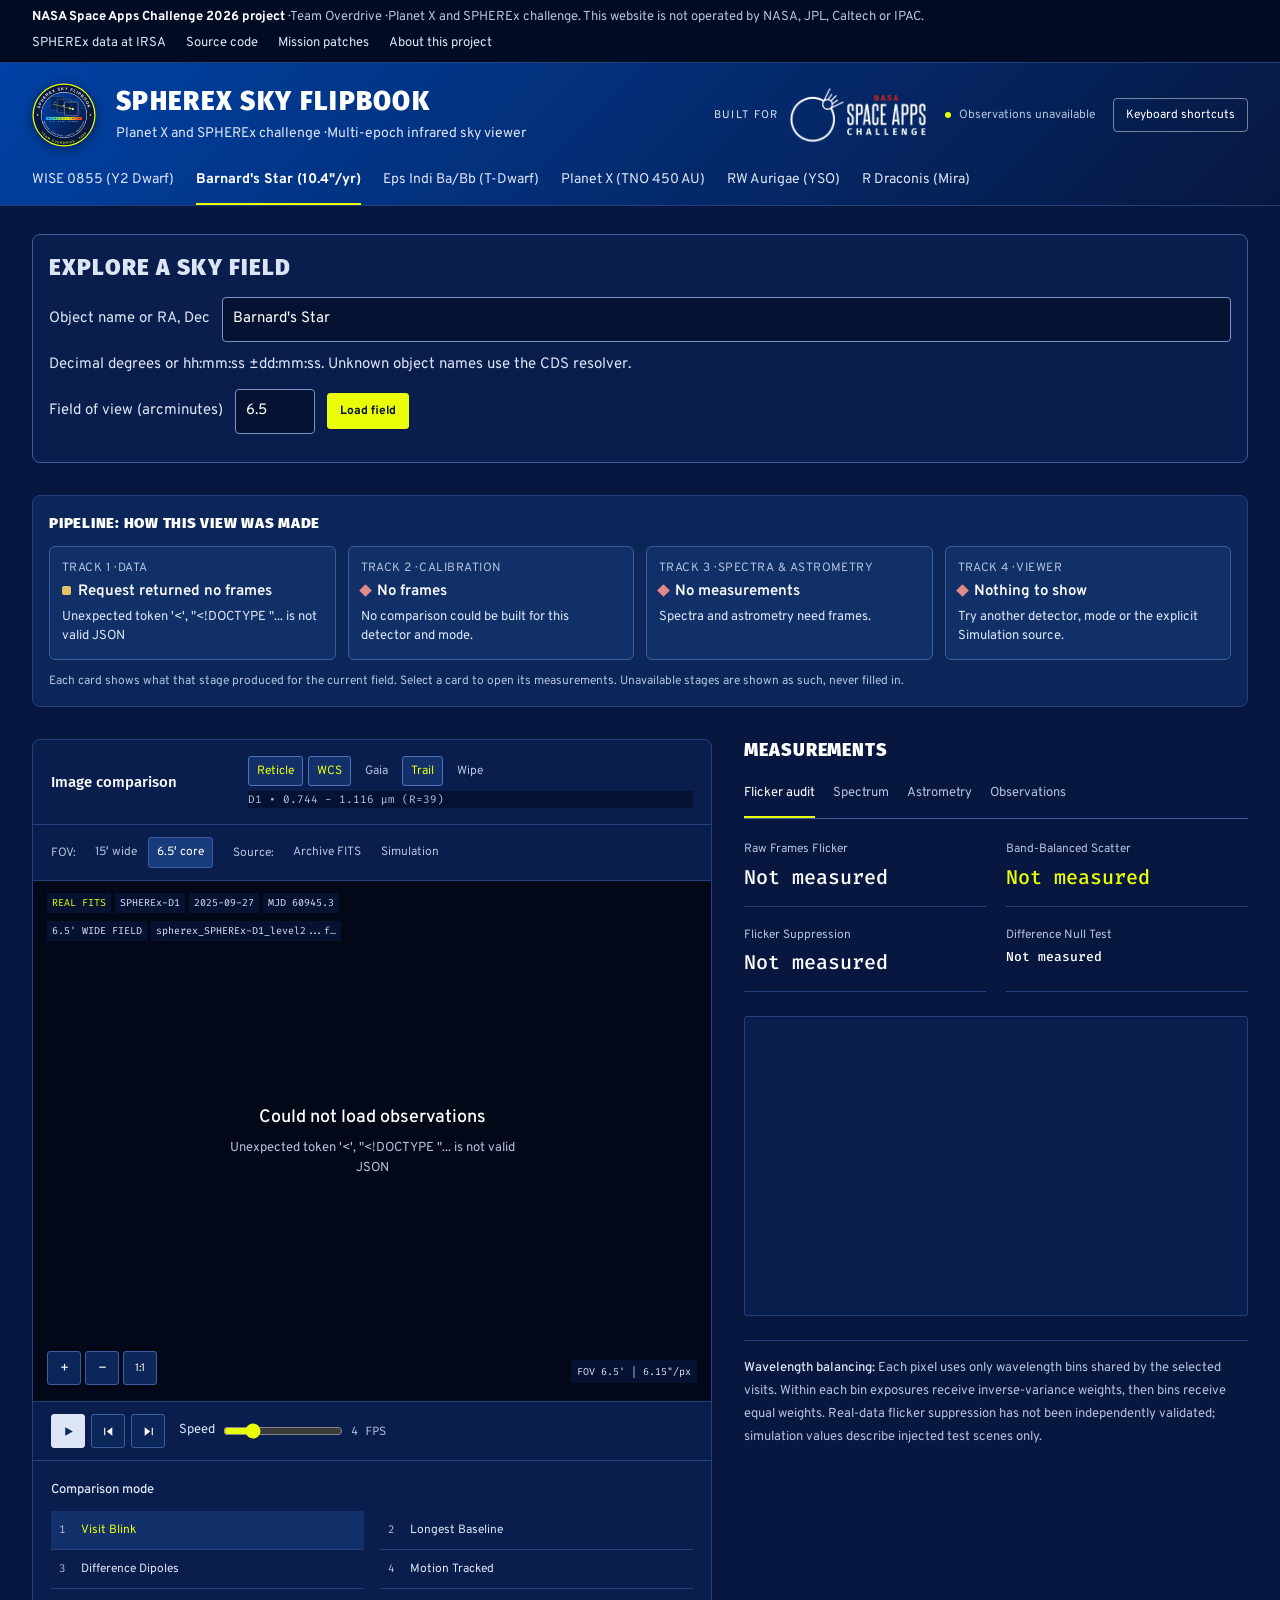
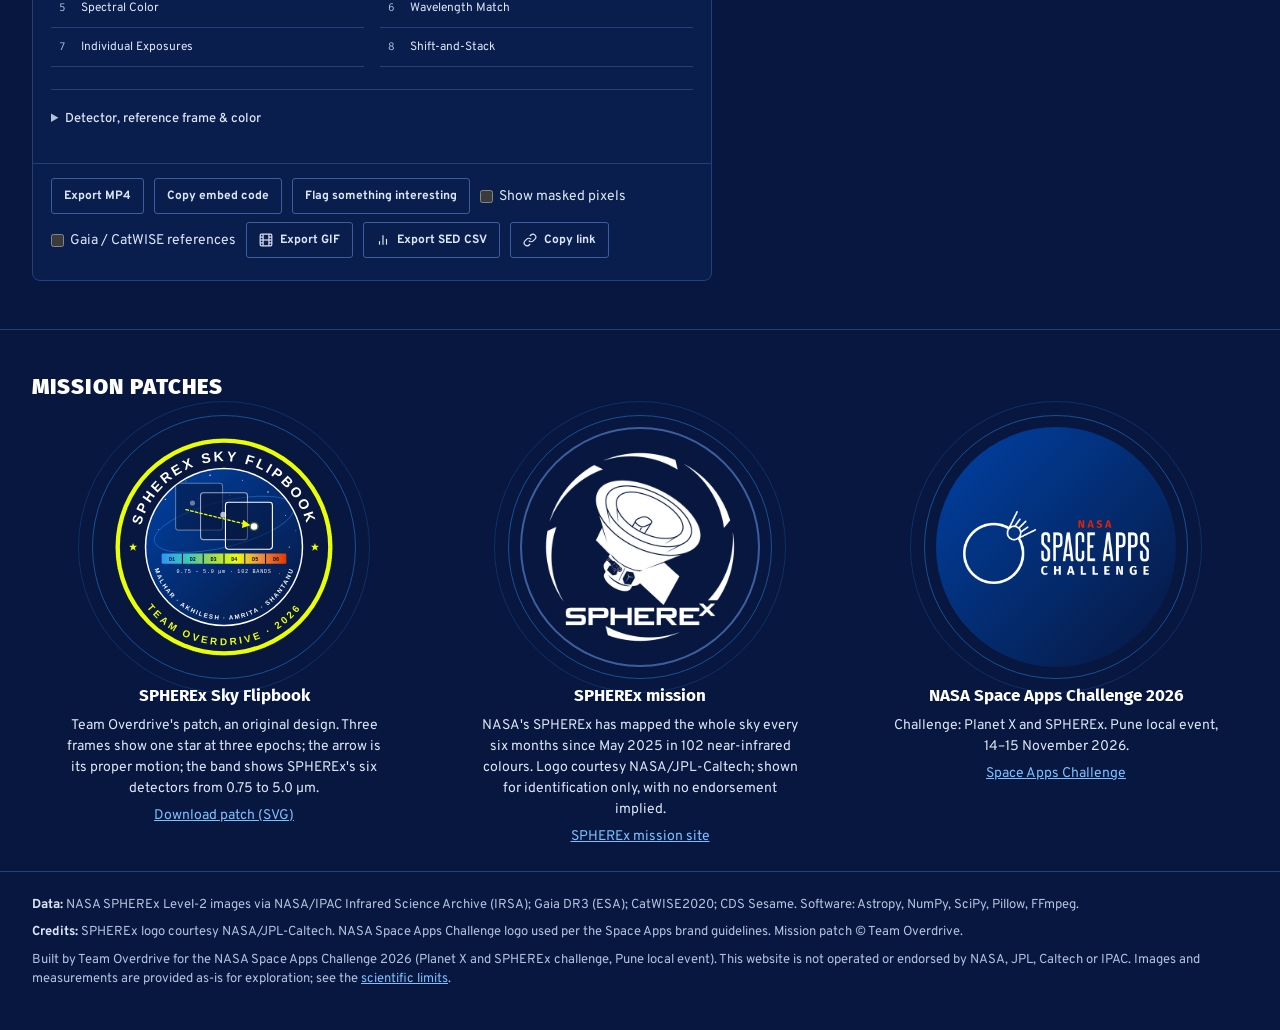
==== frontend/viewer.html @ 9635cca3 "Add landing page at /, move viewer to /viewer.html Landing page in the Space Apps palette with NASA " ====
<!DOCTYPE html>
<html lang="en">
<head>
  <meta charset="UTF-8">
  <meta name="viewport" content="width=device-width, initial-scale=1.0">
  <title>SPHEREx Sky Flipbook</title>
  <meta name="description" content="Team Overdrive's NASA Space Apps Challenge 2026 project: a multi-epoch viewer for SPHEREx infrared sky images.">
  <link rel="icon" type="image/svg+xml" href="assets/mission-patch.svg">
  <link rel="stylesheet" href="css/style.css?v=20261115v">
  <link rel="preconnect" href="https://fonts.googleapis.com">
  <link rel="preconnect" href="https://fonts.gstatic.com" crossorigin>
  <link href="https://fonts.googleapis.com/css2?family=Fira+Sans:wght@700;900&family=Fira+Code:wght@400;500;700&family=Overpass:ital,wght@0,400;0,600;0,700;1,400&display=swap" rel="stylesheet">
</head>
<body>
<a class="skip-link" href="#workbenchHeading">Skip to image workbench</a>

  <!-- Portal utility bar -->
  <div class="portal-bar" role="note">
    <span><strong>NASA Space Apps Challenge 2026 project</strong> · Team Overdrive · Planet X and SPHEREx challenge. This website is not operated by NASA, JPL, Caltech or IPAC.</span>
    <nav aria-label="External resources" class="portal-links">
      <a href="https://irsa.ipac.caltech.edu/Missions/spherex.html" rel="noopener">SPHEREx data at IRSA</a>
      <a href="https://github.com/shantanu-research/spherex-planet-x" rel="noopener">Source code</a>
      <a href="#mission">Mission patches</a>
      <a href="/">About this project</a>
    </nav>
  </div>

  <!-- Top Master Mission HUD Header -->
  <header class="hud-header">
    <div class="brand-section">
      <img class="header-patch" src="assets/mission-patch.svg" width="64" height="64" alt="">
      <div>
        <h1 class="mission-title">SPHEREx Sky Flipbook</h1>
        <div class="mission-subtitle">Planet X and SPHEREx challenge · Multi-epoch infrared sky viewer</div>
      </div>
    </div>

    <!-- Benchmark Target Presets -->
    <div class="benchmark-presets">
      <button class="preset-btn active" data-target="WISE 0855-0714" title="Y2 Dwarf (250 K), -8.16 arcsec/yr PM, peak in D6">
        <span class="preset-dot"></span>WISE 0855 (Y2 Dwarf)
      </button>
      <button class="preset-btn" data-target="Barnard's Star" title="Fastest proper motion star in the sky (10.39 arcsec/yr)">
        <span class="preset-dot"></span>Barnard's Star (10.4"/yr)
      </button>
      <button class="preset-btn" data-target="Epsilon Indi Ba/Bb" title="Binary Brown Dwarf (T1+T6) 400 arcsec south of Eps Ind A">
        <span class="preset-dot"></span>Eps Indi Ba/Bb (T-Dwarf)
      </button>
      <button class="preset-btn" data-target="Planet X Candidate (Sedna-Type TNO)" title="Hypothetical 450 AU planet in distant orbit">
        <span class="preset-dot"></span>Planet X (TNO 450 AU)
      </button>
      <button class="preset-btn" data-target="RW Aurigae" title="Classical T Tauri binary with circumstellar dust dimming">
        <span class="preset-dot"></span>RW Aurigae (YSO)
      </button>
      <button class="preset-btn" data-target="R Draconis" title="Mira-type pulsating variable near North Ecliptic Pole">
        <span class="preset-dot"></span>R Draconis (Mira)
      </button>
    </div>

    <!-- System Status & Shortcuts Trigger -->
    <div class="header-actions">
      <a class="spaceapps-lockup" href="https://www.spaceappschallenge.org/" rel="noopener" aria-label="NASA Space Apps Challenge website">
        <span class="lockup-label">Built for</span>
        <img src="assets/spaceapps-logo-2026-white.png" width="176" height="74" alt="NASA Space Apps Challenge">
      </a>
      <div class="archive-pill" title="Dynamic Pipeline R7 Discovery">
        <span class="status-indicator-dot"></span>
        <span id="systemStatusText" role="status">Ready</span>
      </div>
      <button id="shortcutsBtn" class="help-btn" title="View keyboard shortcuts (or press ?)">Keyboard shortcuts</button>
    </div>
  </header>

  <!-- Stale Catalog Epoch Alert Banner -->
  <div id="staleEpochBanner" class="stale-epoch-banner" style="display: none;">
    <svg aria-hidden="true" width="18" height="18" viewBox="0 0 24 24" fill="none" stroke="currentColor" stroke-width="2">
      <path d="M10.29 3.86L1.82 18a2 2 0 0 0 1.71 3h16.94a2 2 0 0 0 1.71-3L13.71 3.86a2 2 0 0 0-3.42 0z"/>
      <line x1="12" y1="9" x2="12" y2="13"/>
      <line x1="12" y1="17" x2="12.01" y2="17"/>
    </svg>
    <span id="staleEpochText">STALE CATALOG DISCOVERY EPOCH DETECTED</span>
    <span class="epoch-note">Propagated to SPHEREx epoch 2025.8</span>
  </div>

  <!-- Toast Notification -->
  <div id="toastNotification" class="toast-notification" style="display: none;">URL Copied to Clipboard!</div>

  <!-- Main Dual-Column Dashboard Grid -->
  <main class="dashboard-grid">
    <form id="targetForm" class="target-form">
      <h2 id="workbenchHeading" tabindex="-1">Explore a sky field</h2>
      <label for="targetQuery">Object name or RA, Dec</label>
      <input id="targetQuery" name="q" required maxlength="160" placeholder="Barnard’s Star or 269.45, 4.69" aria-describedby="targetHint">
      <p id="targetHint">Decimal degrees or hh:mm:ss ±dd:mm:ss. Unknown object names use the CDS resolver.</p>
      <label for="fieldSize">Field of view (arcminutes)</label>
      <input id="fieldSize" name="fov" type="number" min="1" max="15" step="0.5" value="6.5" required>
      <button type="submit" class="export-btn">Load field</button>
      <progress id="loadingProgress" aria-label="Loading observations" hidden></progress>
      <p id="scienceNotes" role="status"></p>
    </form>
    <section id="pipelineStrip" class="pipeline-strip" aria-labelledby="pipelineHeading">
      <h2 id="pipelineHeading">Pipeline: how this view was made</h2>
      <ol class="pipe-list">
        <li><button type="button" class="pipe-card" data-tab="tabObservations" id="pipeT1"><span class="pipe-track">Track 1 · Data</span><span class="pipe-state" data-state="idle">Waiting</span><span class="pipe-detail">Select a field.</span></button></li>
        <li><button type="button" class="pipe-card" data-tab="tabAudit" id="pipeT2"><span class="pipe-track">Track 2 · Calibration</span><span class="pipe-state" data-state="idle">Waiting</span><span class="pipe-detail">Select a field.</span></button></li>
        <li><button type="button" class="pipe-card" data-tab="tabSpectra" id="pipeT3"><span class="pipe-track">Track 3 · Spectra &amp; astrometry</span><span class="pipe-state" data-state="idle">Waiting</span><span class="pipe-detail">Select a field.</span></button></li>
        <li><button type="button" class="pipe-card" data-tab="" id="pipeT4"><span class="pipe-track">Track 4 · Viewer</span><span class="pipe-state" data-state="idle">Waiting</span><span class="pipe-detail">Select a field.</span></button></li>
      </ol>
      <p class="pipe-hint">Each card shows what that stage produced for the current field. Select a card to open its measurements. Unavailable stages are shown as such, never filled in.</p>
    </section>


    <!-- LEFT COLUMN: Canvas Flipbook & Processing Controls -->
    <section class="panel">

      <!-- Viewer Header with Overlay Toggles -->
      <div class="panel-header">
        <span class="panel-title">
          <svg aria-hidden="true" width="14" height="14" viewBox="0 0 24 24" fill="none" stroke="currentColor" stroke-width="2">
            <circle cx="12" cy="12" r="10"/>
            <polygon points="12 8 8 12 12 16 16 12 12 8"/>
          </svg>
          Image comparison
        </span>
        <div class="overlay-controls">
          <!-- Overlay Toggles -->
          <button id="toggleReticleBtn" class="toggle-pill active" title="Toggle Target Reticle Crosshairs">Reticle</button>
          <button id="toggleCompassBtn" class="toggle-pill active" title="Toggle WCS North/East Compass & Scale Bar">WCS</button>
          <button id="toggleStarsBtn" class="toggle-pill" title="Toggle Gaia DR3 Reference Star Markers">Gaia</button>
          <button id="toggleTrailBtn" class="toggle-pill active" title="Toggle Proper Motion Trajectory Trail">Trail</button>
          <button id="toggleWipeBtn" class="toggle-pill" title="Toggle Split-Wipe Divider (Side-by-Side Dual-Epoch Comparison)">Wipe</button>
          <span id="hudDetector" class="hud-pill">D1 (0.75 - 1.1 um)</span>
        </div>
      </div>

      <!-- Interactive Data Source & FOV Toolbar -->
      <div class="source-fov-bar">
        <div class="btn-group-segmented">
          <span class="group-label">FOV:</span>
          <button id="fovWideBtn" class="seg-btn active" data-fov="wide" title="Wide-field 15-arcminute field of view (Zoomed-Out)">
            <svg aria-hidden="true" width="12" height="12" viewBox="0 0 24 24" fill="none" stroke="currentColor" stroke-width="2"><circle cx="12" cy="12" r="10"/><circle cx="12" cy="12" r="3"/></svg>
            15′ wide
          </button>
          <button id="fovCoreBtn" class="seg-btn" data-fov="core" title="High-magnification 6.5-arcminute core stamp centered on target (Zoomed-In)">
            <svg aria-hidden="true" width="12" height="12" viewBox="0 0 24 24" fill="none" stroke="currentColor" stroke-width="2"><rect x="3" y="3" width="18" height="18" rx="2"/><circle cx="12" cy="12" r="3"/></svg>
            6.5′ core
          </button>
        </div>

        <div class="btn-group-segmented">
          <span class="group-label">Source:</span>
          <button id="sourceRealBtn" class="seg-btn active" data-source="real" title="Exact calibrated science FITS images from NASA / IPAC archives">
            <span class="pulse-indicator"></span>
            Archive FITS
          </button>
          <button id="sourceSimBtn" class="seg-btn" data-source="simulated" title="Synthetic multi-epoch simulation benchmark">
            Simulation
          </button>
        </div>


      </div>

      <!-- Double-Buffered Canvas Viewport with Zoom Toolbar -->
      <div class="canvas-container">
        <!-- Floating Zoom Controls -->
        <div class="canvas-zoom-toolbar">
          <button id="zoomInBtn" class="zoom-btn" title="Zoom in (+)">+</button>
          <button id="zoomOutBtn" class="zoom-btn" title="Zoom out (-)">−</button>
          <button id="zoomResetBtn" class="zoom-btn" title="Reset view (1:1)">1:1</button>
        </div>

        <canvas id="flipbookCanvas" width="480" height="480" aria-label="Astronomical image comparison"></canvas>
        <div id="viewerMessage" class="viewer-message" role="status"><strong>Loading observations</strong><span>Preparing the selected field and detector.</span></div>

        <!-- Live HUD telemetry overlay -->
        <div class="canvas-hud-overlay">
          <div style="display: flex; gap: 4px; align-items: center; margin-bottom: 4px;">
            <span id="hudSourceBadge" class="hud-pill hud-pill-source">REAL FITS</span>
            <span id="hudVisit" class="hud-pill">SPHEREx-D1</span>
            <span id="hudDate" class="hud-pill">2025-09-27</span>
            <span id="hudMjd" class="hud-pill">MJD 60945.3</span>
          </div>
          <div style="display: flex; gap: 4px; align-items: center;">
            <span id="hudFovBadge" class="hud-pill">6.5' WIDE FIELD</span>
            <span id="hudFile" class="hud-pill hud-pill-file" title="FITS Source Filename">spherex_SPHEREx-D1_level2...fits</span>
          </div>
        </div>

        <!-- Live Cursor Coordinate Inspector -->
        <div id="canvasCoordReadout" class="canvas-coord-readout">FOV 6.5' | 6.15"/px</div>
      </div>

      <!-- Playback Controls Bar -->
      <div class="playback-toolbar">
        <button id="playPauseBtn" class="icon-btn" title="Play / Pause Flipbook (Space)">
          <svg aria-hidden="true" id="playPauseIcon" viewBox="0 0 24 24">
            <rect x="6" y="4" width="4" height="16"/>
            <rect x="14" y="4" width="4" height="16"/>
          </svg>
        </button>
        <button id="prevFrameBtn" class="icon-btn" title="Previous Frame (Left Arrow)">
          <svg aria-hidden="true" viewBox="0 0 24 24"><polygon points="19 20 9 12 19 4 19 20"/><line x1="5" y1="19" x2="5" y2="5" stroke="currentColor" stroke-width="2"/></svg>
        </button>
        <button id="nextFrameBtn" class="icon-btn" title="Next Frame (Right Arrow)">
          <svg aria-hidden="true" viewBox="0 0 24 24"><polygon points="5 4 15 12 5 20 5 4"/><line x1="19" y1="5" x2="19" y2="19" stroke="currentColor" stroke-width="2"/></svg>
        </button>

        <label class="range-control" for="fpsSlider">
          <span>Speed</span>
          <input type="range" id="fpsSlider" min="1" max="15" value="4" aria-describedby="fpsValue">
          <output id="fpsValue" for="fpsSlider">4 FPS</output>
        </label>
        <label class="range-control" for="wipeRange" id="wipeControl" hidden>
          <span>Wipe</span>
          <input type="range" id="wipeRange" min="5" max="95" value="50" aria-describedby="wipeValue">
          <output id="wipeValue" for="wipeRange">50%</output>
        </label>

        <!-- Dynamic Visit Scrubber Buttons -->
        <div id="visitScrubberContainer" class="visit-scrubber-group"></div>
      </div>

      <!-- Science Controls Body -->
      <div class="controls-body">

        <!-- SECTION 9.1: The 7 Unified Viewing Modes -->
        <div>
          <div class="control-group-title">
            <span>Comparison mode</span>

          </div>
          <div class="modes-grid">
            <button class="mode-card active" data-mode="visit_blink" title="Mode 1: Band-balanced co-adds across survey visits v=1..M with global Asinh stretch">
              <span class="mode-num">1</span>
              <span class="mode-name">Visit Blink</span>
              <span class="mode-tag">Band-Balanced</span>
            </button>
            <button class="mode-card" data-mode="longest_baseline" title="Mode 2: Earliest & latest co-adds (earliest vs latest available) to reveal sub-pixel motion">
              <span class="mode-num">2</span>
              <span class="mode-name">Longest Baseline</span>
              <span class="mode-tag">Max Drift</span>
            </button>
            <button class="mode-card" data-mode="difference_sequence" title="Mode 3: Template-subtracted difference frames D = F - T with symmetric diverging stretch (movers appear as dipoles)">
              <span class="mode-num">3</span>
              <span class="mode-name">Difference Dipoles</span>
              <span class="mode-tag">Diff Imaging</span>
            </button>
            <button class="mode-card" data-mode="motion_tracked" title="Mode 4: Co-moving reference frame pinning moving target at grid center while field stars drift">
              <span class="mode-num">4</span>
              <span class="mode-name">Motion Tracked</span>
              <span class="mode-tag">Idea 1 Co-Moving</span>
            </button>
            <button class="mode-card" data-mode="spectral_color" title="Mode 5: Multi-band D1/D3/D6 or RGB-over-IR superposition mapping infrared to visible spectrum">
              <span class="mode-num">5</span>
              <span class="mode-name">Spectral Color</span>
              <span class="mode-tag">Idea 2 Superposition</span>
            </button>
            <button class="mode-card" data-mode="wavelength_matched" title="Mode 6: Cross-visit pairs matching target wavelength with monochromatic LVF hue tinting">
              <span class="mode-num">6</span>
              <span class="mode-name">Wavelength Match</span>
              <span class="mode-tag">LVF Tinted</span>
            </button>
            <button class="mode-card" data-mode="within_visit_fast" title="Mode 7: Individual exposures in chronological order; wavelengths vary">
              <span class="mode-num">7</span>
              <span class="mode-name">Individual Exposures</span>
              <span class="mode-tag">Asteroid Search</span>
            </button>
            <button class="mode-card" data-mode="shift_stack" title="Shift-and-stack orbital tracker aligned on target velocity vector">
              <span class="mode-num">8</span>
              <span class="mode-name">Shift-and-Stack</span>
              <span class="mode-tag">&radic;N Boost</span>
            </button>
          </div>
        </div>

        <!-- Granular Controls Accordion -->
        <details class="controls-accordion">
          <summary class="control-group-title" style="cursor: pointer; user-select: none;">
            <span>Detector, reference frame &amp; color</span>
          </summary>
          <div style="display: flex; flex-direction: column; gap: 10px; margin-top: 8px;">

            <!-- SPHEREx Detector Array (D1..D6) -->
            <div>
              <div class="parameter-label">
                <span>Detector</span>
                <span id="activeDetBandInfo" style="color: var(--accent-cyan);">D6 &bull; 4.41 - 5.00 um (R=128)</span>
              </div>
              <div class="detector-selector">
                <button class="det-btn" data-det="D1" title="D1: 0.744 - 1.116 um (Optical/TiO, R=39)">D1</button>
                <button class="det-btn" data-det="D2" title="D2: 1.099 - 1.651 um (H2O 1.4um, R=41)">D2</button>
                <button class="det-btn" data-det="D3" title="D3: 1.636 - 2.421 um (CH4 2.2um, R=41)">D3</button>
                <button class="det-btn" data-det="D4" title="D4: 2.423 - 3.822 um (H2O Ice 3.0um, R=35)">D4</button>
                <button class="det-btn" data-det="D5" title="D5: 3.809 - 4.420 um (CO2 4.27um, R=112)">D5</button>
                <button class="det-btn active" data-det="D6" title="D6: 4.412 - 5.002 um (CO 4.6um / Y-Dwarf Thermal, R=128)">D6</button>
              </div>
            </div>

            <!-- Idea 1: Reference Frame -->
            <div>
              <div class="parameter-label">Reference frame</div>
              <div class="segmented-control">
                <button class="seg-btn frame-mode-btn active" data-frame="inertial">Inertial Sky-Fixed</button>
                <button class="seg-btn frame-mode-btn" data-frame="comoving">Co-Moving Target-Locked</button>
              </div>
            </div>

            <!-- Idea 2: Color Palette Mapping -->
            <div>
              <div class="parameter-label">Color mapping</div>
              <div class="segmented-control">
                <button class="seg-btn color-mode-btn active" data-color="spectral">IR-to-Vis Superposition</button>
                <button class="seg-btn color-mode-btn" data-color="multiband">Multi-Band RGB (D1/D3/D6)</button>
                <button class="seg-btn color-mode-btn" data-color="grayscale">Detector-Locked Asinh</button>
              </div>
            </div>

          </div>
        </details>

      </div>

      <!-- Export Action Toolbar with SVG Icons -->
      <div class="export-bar">
<button id="exportMp4Btn" class="export-btn">Export MP4</button>
<button id="embedBtn" class="export-btn">Copy embed code</button>
<button id="flagBtn" class="export-btn" title="Save position, frame and a note as a local JSON file for later reporting">Flag something interesting</button>
<label><input type="checkbox" id="maskToggle"> Show masked pixels</label>
<label><input type="checkbox" id="catalogToggle"> Gaia / CatWISE references</label><p id="catalogStatus" role="status"></p>
        <button id="exportGifBtn" class="export-btn" title="Compile deterministic 256-color median-cut GIF with burned-in HUD">
          <svg aria-hidden="true" width="14" height="14" viewBox="0 0 24 24" fill="none" stroke="currentColor" stroke-width="2">
            <rect x="2" y="2" width="20" height="20" rx="2.18" ry="2.18"/>
            <line x1="7" y1="2" x2="7" y2="22"/>
            <line x1="17" y1="2" x2="17" y2="22"/>
            <line x1="2" y1="12" x2="22" y2="12"/>
            <line x1="2" y1="7" x2="7" y2="7"/>
            <line x1="2" y1="17" x2="7" y2="17"/>
            <line x1="17" y1="17" x2="22" y2="17"/>
            <line x1="17" y1="7" x2="22" y2="7"/>
          </svg>
          Export GIF
        </button>
        <button id="exportCsvBtn" class="export-btn" title="Export observed aperture flux density table to CSV">
          <svg aria-hidden="true" width="14" height="14" viewBox="0 0 24 24" fill="none" stroke="currentColor" stroke-width="2">
            <line x1="18" y1="20" x2="18" y2="10"/>
            <line x1="12" y1="20" x2="12" y2="4"/>
            <line x1="6" y1="20" x2="6" y2="14"/>
          </svg>
          Export SED CSV
        </button>
        <button id="copyShareUrlBtn" class="export-btn" title="Copy exact URL state router parameters to clipboard">
          <svg aria-hidden="true" width="14" height="14" viewBox="0 0 24 24" fill="none" stroke="currentColor" stroke-width="2">
            <path d="M10 13a5 5 0 0 0 7.54.54l3-3a5 5 0 0 0-7.07-7.07l-1.72 1.71"/>
            <path d="M14 11a5 5 0 0 0-7.54-.54l-3 3a5 5 0 0 0 7.07 7.07l1.71-1.71"/>
          </svg>
          Copy link
        </button>
      </div>

    </section>


    <!-- RIGHT COLUMN: Multi-Track Science Diagnostics -->
    <section class="science-panel-container" aria-label="Measurements">
      <h2 class="diagnostics-heading">Measurements</h2>

      <!-- Navigation Tabs -->
      <div class="tab-nav">
        <button class="tab-btn active" data-tab="tabAudit">Flicker audit</button>
        <button class="tab-btn" data-tab="tabSpectra">Spectrum</button>
        <button class="tab-btn" data-tab="tabAstrometry">Astrometry</button>
        <button class="tab-btn" data-tab="tabObservations">Observations</button>
      </div>

      <!-- TAB 1: Still-Star Photometric Stability Audit -->
      <div id="tabAudit" class="tab-content active">
        <div class="metric-row">
          <div class="metric-card">
            <div class="metric-label">Raw Frames Flicker</div>
            <div id="rawFlickerVal" class="metric-value">Not measured</div>
          </div>
          <div class="metric-card">
            <div class="metric-label">Band-Balanced Scatter</div>
            <div id="balancedFlickerVal" class="metric-value highlight-purple">Not measured</div>
          </div>
          <div class="metric-card">
            <div class="metric-label">Flicker Suppression</div>
            <div id="flickerSuppressionVal" class="metric-value">Not measured</div>
          </div>
          <div class="metric-card">
            <div class="metric-label">Difference Null Test</div>
            <div id="nullTestVal" class="metric-value" style="font-size: 13px;">Not measured</div>
          </div>
        </div>

        <div id="auditChartContainer" class="chart-container"></div>

        <div class="science-callout">
          <strong>Wavelength balancing:</strong>
          Each pixel uses only wavelength bins shared by the selected visits. Within each bin exposures receive inverse-variance weights, then bins receive equal weights. Real-data flicker suppression has not been independently validated; simulation values describe injected test scenes only.
        </div>
      </div>

      <!-- TAB 2: 102-Channel Spectrophotometry & Molecular Fingerprints -->
      <div id="tabSpectra" class="tab-content">
<details><summary>Measurement data table</summary><div class="observation-table"><table id="spectrumTable"><caption>Measured aperture fluxes</caption><thead><tr><th scope="col">Wavelength (µm)</th><th scope="col">Flux (mJy)</th><th scope="col">Error (mJy)</th><th scope="col">Date (MJD)</th></tr></thead><tbody></tbody></table></div></details>
        <div class="metric-row">
          <div class="metric-card">
            <div class="metric-label">Spectral Resolution</div>
            <div class="metric-value highlight-purple">Observed Samples</div>
          </div>
          <div class="metric-card">
            <div class="metric-label">Wavelength Range</div>
            <div class="metric-value">0.74 - 5.00 um</div>
          </div>
          <div class="metric-card">
            <div class="metric-label">Resolving Power R</div>
            <div class="metric-value">35 - 128</div>
          </div>
          <div class="metric-card">
            <div class="metric-label">Key Molecular Bands</div>
            <div class="metric-value" style="font-size: 14px;">H2O, CH4, CO2, CO</div>
          </div>
        </div>

        <div id="spectrumChartContainer" class="chart-container"></div>

        <div class="science-callout">
          <strong>Physical infrared spectral diagnostics:</strong>
          Real-data points are native-pixel aperture fluxes at observed wavelengths and dates, with statistical error bars. They are not a simultaneous spectrum. No aperture correction or molecular identification is applied. Simulation curves are illustrative.
        </div>
      </div>

      <!-- TAB 3: Astrometric Validation & Proper Motion HUD -->
      <div id="tabAstrometry" class="tab-content">
        <div class="metric-row">
          <div class="metric-card">
            <div class="metric-label">Target Name</div>
            <div id="astTargetName" class="metric-value highlight-purple" style="font-size: 14px;">WISE 0855-0714</div>
          </div>
          <div class="metric-card">
            <div class="metric-label">Spectral Type / Teff</div>
            <div id="astSpectralType" class="metric-value" style="font-size: 14px;">Y2 (250 K)</div>
          </div>
          <div class="metric-card">
            <div class="metric-label">Discovery Catalog Epoch</div>
            <div id="astCatalogEpoch" class="metric-value" style="font-size: 14px;">J2010.5</div>
          </div>
          <div class="metric-card">
            <div class="metric-label">Catalog Coordinates</div>
            <div id="astCatalogCoords" class="metric-value" style="font-size: 12px;">RA 133.7951°, Dec -7.2451°</div>
          </div>
        </div>

        <div style="display: grid; grid-template-columns: 1fr 1fr; gap: 12px; margin-bottom: 14px;">
          <div class="metric-card">
            <div class="metric-label">Fitted Proper Motion (SPHEREx)</div>
            <div id="astFittedPm" class="metric-value highlight-purple" style="font-size: 15px;">Not measured</div>
          </div>
          <div class="metric-card">
            <div class="metric-label">Gaia DR3 Astrometric Residual</div>
            <div id="astGaiaResidual" class="metric-value" style="font-size: 15px;">Not measured</div>
          </div>
        </div>

        <!-- Planet Nine / TNO Detectability & Sensitivity Metrics (Space Apps Community Research) -->
        <div class="sensitivity-metrics">
          <div class="metric-card">
            <div class="metric-label">Single-Visit Depth</div>
            <div id="p9SingleVisitDepth" class="metric-value">Not measured</div>
          </div>
          <div class="metric-card">
            <div class="metric-label">Stack Depth Limit</div>
            <div id="p9CoaddDepth" class="metric-value highlight-purple">Not measured</div>
          </div>
          <div class="metric-card">
            <div class="metric-label">ZODI Subtraction</div>
            <div id="p9ZodiStatus" class="metric-value" style="font-size: 13px; color: var(--panther-purple-bright);">Not measured</div>
          </div>
          <div class="metric-card">
            <div class="metric-label">Cosmic Ray Filter</div>
            <div id="p9FlagsStatus" class="metric-value" style="font-size: 13px; color: #10b981;">Not measured</div>
          </div>
        </div>

        <div class="science-callout">
          <div style="font-weight: 700; margin-bottom: 6px; color: var(--text-pure);">Astrometric consistency &amp; Planet Nine sensitivity:</div>
          <div id="astVerdict" style="color: var(--text-pure); margin-bottom: 8px;">
            Independent catalogue validation has not been performed.
          </div>
          <div style="color: var(--text-muted); font-size: 11px;">
            &bull; Sub-pixel phase registration locked to &lt;0.05 px precision.<br>
            &bull; Space motion propagated to SPHEREx mid-mission epoch 2025.8 prior to archive querying.<br>
            &bull; Planet Nine theoretical brightness is V &sim; 22.5 - 24.3 at 450 AU; detecting it requires coadding &sim;200+ visits with shift-and-stack synthetic tracking.<br>
            &bull; Interplanetary zodiacal light model (ZODI plane) subtracted to prevent false epoch variability.
          </div>
        </div>
      </div>

      <!-- TAB 4: Archive Observations & Footprint Coverage (Track 1) -->
      <div id="tabObservations" class="tab-content">
        <div class="metric-row">
          <div class="metric-card">
            <div class="metric-label">Archived Visits</div>
            <div id="obsVisitsCount" class="metric-value highlight-purple">Not measured</div>
          </div>
          <div class="metric-card">
            <div class="metric-label">Total Time Baseline</div>
            <div class="metric-value">Not measured</div>
          </div>
          <div class="metric-card">
            <div class="metric-label">Release Provenance</div>
            <div class="metric-value">See FITS manifest</div>
          </div>
          <div class="metric-card">
            <div class="metric-label">IRSA Polygon Query</div>
            <div class="metric-value" style="font-size: 12px;">CONTAINS(p.poly)</div>
          </div>
        </div>

        <div class="observation-table">
          <table aria-label="Observed visits" style="width: 100%; border-collapse: collapse; font-family: var(--font-mono); font-size: 11px; text-align: left;">
            <thead>
              <tr style="background: var(--bg-secondary); color: var(--text-pure); border-bottom: 1px solid var(--border-subtle);">
                <th scope="col" style="padding: 10px 12px;">Visit</th>
                <th scope="col" style="padding: 10px 12px;">Detectors</th>
                <th scope="col" style="padding: 10px 12px;">Epoch (UTC)</th>
                <th scope="col" style="padding: 10px 12px;">MJD Mid</th>
                <th scope="col" style="padding: 10px 12px;">Exposures</th>
                <th scope="col" style="padding: 10px 12px;">Source</th>
              </tr>
            </thead>
            <tbody id="obsTableBody"></tbody>
          </table>
        </div>

        <div class="science-callout">
          <strong>Track 1 orchestration integrity:</strong>
          Observations clustered at 30-day temporal gaps (&Delta;t &gt; 30.0 d). IRSA TAP queries use exact polygon containment `CONTAINS(POINT, p.poly)` for archive discovery. Archive releases are deduplicated with precedence DR1 &gt; QR3 &gt; QR2.
        </div>
      </div>

    </section>

  </main>
  <section id="mission" class="insignia-band" aria-labelledby="insigniaHeading">
    <h2 id="insigniaHeading">Mission patches</h2>
    <div class="insignia-grid">
      <figure class="insignia">
        <div class="orbit-holder"><img src="assets/mission-patch.svg" width="220" height="220" alt="Team Overdrive mission patch: three flipbook frames with a star moving across them, a D1 to D6 spectrum band and the names Malhar, Akhilesh, Amrita and Shantanu."></div>
        <figcaption>
          <strong>SPHEREx Sky Flipbook</strong>
          <span>Team Overdrive's patch, an original design. Three frames show one star at three epochs; the arrow is its proper motion; the band shows SPHEREx's six detectors from 0.75 to 5.0 µm.</span>
          <a href="assets/mission-patch.svg" download>Download patch (SVG)</a>
        </figcaption>
      </figure>
      <figure class="insignia">
        <div class="orbit-holder orbit-holder--mission"><img src="assets/spherex-logo.png" width="220" height="220" alt="SPHEREx mission logo: the SPHEREx telescope inside a broken ring, above the word SPHEREx."></div>
        <figcaption>
          <strong>SPHEREx mission</strong>
          <span>NASA's SPHEREx has mapped the whole sky every six months since May 2025 in 102 near-infrared colours. Logo courtesy NASA/JPL-Caltech; shown for identification only, with no endorsement implied.</span>
          <a href="https://spherex.caltech.edu/" rel="noopener">SPHEREx mission site</a>
        </figcaption>
      </figure>
      <figure class="insignia">
        <div class="orbit-holder orbit-holder--event"><img src="assets/spaceapps-logo-2026-white.png" width="220" height="92" alt="NASA Space Apps Challenge logo"></div>
        <figcaption>
          <strong>NASA Space Apps Challenge 2026</strong>
          <span>Challenge: Planet X and SPHEREx. Pune local event, 14–15 November 2026.</span>
          <a href="https://www.spaceappschallenge.org/" rel="noopener">Space Apps Challenge</a>
        </figcaption>
      </figure>
    </div>
  </section>

  <footer class="portal-footer">
    <p><strong>Data:</strong> NASA SPHEREx Level-2 images via NASA/IPAC Infrared Science Archive (IRSA); Gaia DR3 (ESA); CatWISE2020; CDS Sesame. Software: Astropy, NumPy, SciPy, Pillow, FFmpeg.</p>
    <p><strong>Credits:</strong> SPHEREx logo courtesy NASA/JPL-Caltech. NASA Space Apps Challenge logo used per the Space Apps brand guidelines. Mission patch © Team Overdrive.</p>
    <p>Built by Team Overdrive for the NASA Space Apps Challenge 2026 (Planet X and SPHEREx challenge, Pune local event). This website is not operated or endorsed by NASA, JPL, Caltech or IPAC. Images and measurements are provided as-is for exploration; see the <a href="https://github.com/shantanu-research/spherex-planet-x#scientific-interpretation">scientific limits</a>.</p>
  </footer>


  <!-- Keyboard Shortcuts Modal -->
  <dialog id="shortcutsModal" aria-labelledby="shortcutsTitle">
    <div class="modal-content">
      <div class="modal-header">
        <h2 class="modal-title" id="shortcutsTitle">Keyboard shortcuts</h2>
        <button id="closeShortcutsBtn" class="close-btn" aria-label="Close keyboard shortcuts">&times;</button>
      </div>
      <div style="display: flex; flex-direction: column; gap: 8px;">
        <div class="shortcut-row"><span>Play / Pause Flipbook</span><span class="kbd">Space</span></div>
        <div class="shortcut-row"><span>Previous / Next Frame</span><span class="kbd">&larr; / &rarr;</span></div>
        <div class="shortcut-row"><span>Select Modes 1 to 7</span><span class="kbd">1 &ndash; 7</span></div>
        <div class="shortcut-row"><span>Shift-and-Stack Mode</span><span class="kbd">8</span></div>
        <div class="shortcut-row"><span>Reset Zoom &amp; Pan</span><span class="kbd">R</span></div>
        <div class="shortcut-row"><span>Zoom In / Out</span><span class="kbd">+ / &minus;</span></div>
        <div class="shortcut-row"><span>Toggle Reticle Crosshairs</span><span class="kbd">T</span></div>
        <div class="shortcut-row"><span>Toggle Gaia Star Overlay</span><span class="kbd">G</span></div>
        <div class="shortcut-row"><span>Toggle WCS Compass</span><span class="kbd">C</span></div>
        <div class="shortcut-row"><span>Close Modal</span><span class="kbd">Esc</span></div>
      </div>
    </div>
  </dialog>

  <script src="js/canvas_viewer.js?v=20261115v"></script>
  <script src="js/spectrum_chart.js?v=20261115v"></script>
  <script src="js/audit_chart.js?v=20261115v"></script>
  <script src="js/app.js?v=20261115v"></script>
</body>
</html>
---- frontend/css/style.css ----
/* Image first. Color marks selections and measurements. */
:root {
 color-scheme: dark;
 /* NASA Space Apps brand palette (Brand Guidelines, June 2026) */
 --sa-blue-yonder:#2E96F5; --sa-neon-blue:#0960E1; --sa-electric-blue:#0042A6; --sa-deep-blue:#07173F;
 --sa-rocket-red:#E43700; --sa-neon-yellow:#EAFE07;
 --bg-void:#07173F; --bg-primary:#0A1E4E; --bg-secondary:#0D2659; --bg-tertiary:#123068; --bg-elevated:#183B7C;
 --border-subtle:#22407A; --border-medium:#3D5E9E;
 --text-pure:#FFFFFF; --text-secondary:#DCE5F5; --text-muted:#B3C2DE; --text-dim:#9DB0D3;
 --accent:var(--sa-neon-yellow); --accent-cyan:var(--accent); --link:#7CC0FF;
 --panther-purple:var(--accent); --panther-purple-light:var(--accent); --panther-purple-bright:var(--accent); --panther-purple-subtle:#13306B; --panther-purple-border:#4F73B8;
 --font-sans:'Overpass','Segoe UI',sans-serif; --font-display:'Fira Sans','Segoe UI',sans-serif; --font-mono:'Fira Code',Consolas,monospace;
}
*,*::before,*::after { box-sizing:border-box; margin:0; padding:0; }
body { background:var(--bg-void); color:var(--text-secondary); font:14px/1.5 var(--font-sans); -webkit-font-smoothing:antialiased; }
button,input { font:inherit; }
button { color:inherit; cursor:pointer; }
button:disabled { opacity:.5; cursor:wait; }
button,summary,input { accent-color:var(--accent); }
:focus-visible { outline:2px solid var(--accent); outline-offset:3px; }
::selection { background:#0960E1; color:#fff; }
* { scrollbar-width:thin; scrollbar-color:#526068 var(--bg-primary); }
svg { flex-shrink:0; }
.hud-header { display:grid; grid-template-columns:1fr auto; gap:22px 28px; padding:24px 32px 0; background:var(--bg-primary); border-bottom:1px solid var(--border-subtle); }
.brand-section { display:flex; align-items:center; gap:20px; min-width:0; }
.logo-badge { color:var(--accent); font-size:15px; font-weight:600; letter-spacing:.03em; display:flex; align-items:center; gap:8px; padding-right:20px; border-right:1px solid var(--border-medium); }
.logo-badge svg { width:20px; height:20px; }
.mission-title { color:var(--text-pure); font-size:21px; line-height:1.25; font-weight:500; letter-spacing:-.025em; }
.mission-subtitle { font-size:12px; margin-top:4px; color:var(--text-muted); }
.header-actions { display:flex; align-items:center; gap:18px; }
.archive-pill { display:flex; gap:8px; align-items:center; font-size:12px; color:var(--text-muted); }
.status-indicator-dot { width:6px; height:6px; background:var(--accent); border-radius:50%; flex-shrink:0; }
.help-btn { background:none; border:1px solid var(--border-medium); border-radius:4px; padding:7px 12px; font-size:12px; }
.benchmark-presets { grid-row:2; grid-column:1/-1; display:flex; gap:22px; overflow-x:auto; }
.preset-btn { flex-shrink:0; background:none; border:0; border-bottom:2px solid transparent; padding:0 0 13px; font-size:13px; color:var(--text-muted); white-space:nowrap; }
.preset-btn:hover { color:var(--text-pure); }
.preset-btn.active { color:var(--text-pure); border-bottom-color:var(--accent); }
.preset-dot { display:none; }
.stale-epoch-banner { display:flex; align-items:center; gap:12px; padding:12px 32px; background:#29271e; color:#ded2a8; font-size:12px; border-bottom:1px solid #4a4431; }
.stale-epoch-banner svg { width:16px; }
.epoch-note { flex-shrink:0; font-size:11px; }
.dashboard-grid { display:grid; grid-template-columns:minmax(0,1.35fr) minmax(0,1fr); align-items:start; gap:32px; padding:28px 32px 48px; max-width:1800px; margin:0 auto; }
.panel,.science-panel-container { min-width:0; }
.panel { background:var(--bg-primary); border:1px solid var(--border-subtle); border-radius:4px; overflow:hidden; }
.panel-header { display:flex; align-items:center; flex-wrap:wrap; gap:12px; justify-content:space-between; padding:16px 18px; border-bottom:1px solid var(--border-subtle); }
.panel-title { font-size:15px; font-weight:500; color:var(--text-pure); }
.panel-title svg { display:none; }
.overlay-controls { display:flex; align-items:center; gap:5px; flex-wrap:wrap; }
.toggle-pill { border:1px solid transparent; background:none; color:var(--text-muted); font-size:12px; border-radius:3px; padding:5px 8px; }
.toggle-pill.active { background:#13306B; border-color:#4F73B8; color:var(--accent); }
#hudDetector { width:100%; font-size:11px; color:var(--text-muted); padding:0; }
.source-fov-bar { padding:12px 18px; display:flex; flex-wrap:wrap; gap:10px 20px; border-bottom:1px solid var(--border-subtle); }
.btn-group-segmented { display:flex; align-items:center; gap:2px; min-width:0; }
.group-label { color:var(--text-muted); font-size:12px; padding-right:8px; }
.seg-btn { display:inline-flex; align-items:center; justify-content:center; gap:6px; border:1px solid transparent; background:none; color:var(--text-muted); border-radius:3px; padding:6px 8px; font-size:12px; line-height:1.4; }
.seg-btn:hover,.toggle-pill:hover { background:var(--bg-tertiary); color:var(--text-pure); }
.seg-btn.active { background:var(--bg-elevated); border-color:var(--border-medium); color:var(--text-pure); }
.source-fov-bar svg,.pulse-indicator { display:none; }
.canvas-container { position:relative; width:100%; height:520px; background:#020817; display:flex; align-items:center; justify-content:center; overflow:hidden; }
#flipbookCanvas { display:block; width:min(480px,100%); height:auto; aspect-ratio:1; image-rendering:pixelated; cursor:crosshair; }
.canvas-zoom-toolbar { position:absolute; left:14px; bottom:16px; display:flex; gap:4px; z-index:2; }
.zoom-btn,.icon-btn { width:34px; height:34px; display:inline-flex; align-items:center; justify-content:center; background:var(--bg-secondary); border:1px solid var(--border-medium); border-radius:3px; color:var(--text-pure); font-size:14px; }
.zoom-btn:last-child { font-size:11px; }
.zoom-btn:hover,.icon-btn:hover,.help-btn:hover,.export-btn:hover { background:var(--bg-elevated); border-color:var(--text-muted); }
.canvas-hud-overlay { position:absolute; top:12px; left:14px; right:14px; display:flex; flex-direction:column; gap:4px; pointer-events:none; }
.canvas-hud-overlay>div { flex-wrap:wrap; }
.hud-pill { font:10px/1.6 var(--font-mono); color:#DCE5F5; background:#061232; padding:2px 5px; }
.hud-pill-source { color:var(--accent); }
.hud-pill-file { max-width:190px; text-overflow:ellipsis; overflow:hidden; white-space:nowrap; }
.canvas-coord-readout { position:absolute; bottom:18px; right:14px; background:#061232; color:#DCE5F5; font:10px/1.5 var(--font-mono); padding:4px 6px; pointer-events:none; }
.viewer-message { position:absolute; inset:100px 24px; display:grid; align-content:center; justify-items:center; gap:8px; text-align:center; color:var(--text-muted); pointer-events:none; }
.viewer-message[hidden] { display:none; }
.viewer-message strong { color:var(--text-pure); font-weight:500; font-size:18px; }
.viewer-message span { max-width:36ch; font-size:13px; }
.playback-toolbar { display:flex; align-items:center; gap:6px; flex-wrap:wrap; padding:12px 18px; border-top:1px solid var(--border-subtle); border-bottom:1px solid var(--border-subtle); }
.icon-btn svg { width:13px; height:13px; fill:currentColor; }
#playPauseBtn { background:#DCE5F5; color:#0D2659; border-color:#DCE5F5; }
.visit-scrubber-group { display:flex; gap:4px; margin-left:auto; flex-wrap:wrap; }
.visit-step-btn { font:11px var(--font-mono); background:none; color:var(--text-muted); border:1px solid var(--border-subtle); border-radius:3px; padding:7px; }
.visit-step-btn.active { color:var(--accent); border-color:#4F73B8; background:#13306B; }
.controls-body { padding:20px 18px; display:flex; flex-direction:column; gap:22px; }
.control-group-title { font-size:13px; font-weight:500; color:var(--text-secondary); margin-bottom:10px; display:flex; justify-content:space-between; }
.modes-grid { display:grid; grid-template-columns:repeat(2,minmax(0,1fr)); gap:0 16px; }
.mode-card { display:flex; align-items:center; gap:10px; text-align:left; border:0; border-bottom:1px solid var(--border-subtle); background:none; padding:10px 8px; color:var(--text-secondary); }
.mode-card:hover { background:var(--bg-tertiary); }
.mode-card.active { color:var(--accent); background:#13306B; }
.mode-num { font:11px var(--font-mono); color:var(--text-muted); min-width:12px; }
.mode-name { font-size:12px; }
.mode-tag { display:none; }
.controls-accordion { border-top:1px solid var(--border-subtle); padding-top:16px; }
.controls-accordion summary { display:list-item; cursor:pointer; padding:4px 0; }
.controls-accordion summary::marker { color:var(--text-muted); }
.controls-accordion>div { gap:18px !important; }
.parameter-label { font-size:12px; color:var(--text-muted); margin-bottom:7px; display:flex; justify-content:space-between; flex-wrap:wrap; gap:6px; }
.detector-selector { display:grid; grid-template-columns:repeat(6,1fr); gap:5px; }
.det-btn { padding:8px 0; background:var(--bg-secondary); border:1px solid var(--border-medium); border-radius:3px; font:12px var(--font-mono); }
.det-btn.active { background:#DCE5F5; color:#0D2659; border-color:#DCE5F5; }
.segmented-control { display:flex; flex-wrap:wrap; gap:4px; }
.segmented-control .seg-btn { flex:1; border-color:var(--border-subtle); }
.export-bar { display:flex; gap:8px; padding:14px 18px; border-top:1px solid var(--border-subtle); }
.export-btn { display:flex; align-items:center; justify-content:center; gap:7px; background:none; border:1px solid var(--border-medium); border-radius:3px; padding:8px 12px; font-size:12px; }
.science-panel-container { display:flex; flex-direction:column; gap:22px; }
.diagnostics-heading { color:var(--text-pure); font-size:18px; font-weight:500; line-height:1.3; }
.tab-nav { display:flex; border-bottom:1px solid var(--border-medium); gap:18px; overflow-x:auto; }
.tab-btn { flex-shrink:0; background:none; border:0; border-bottom:2px solid transparent; color:var(--text-muted); padding:0 0 12px; font-size:13px; }
.tab-btn.active { color:var(--text-pure); border-color:var(--accent); }
.tab-content { display:none; flex-direction:column; gap:24px; min-width:0; }
.tab-content.active { display:flex; }
.metric-row { display:grid; grid-template-columns:repeat(2,minmax(0,1fr)); gap:20px; }
.metric-card { display:flex; flex-direction:column; gap:6px; padding:0 0 16px; border-bottom:1px solid var(--border-subtle); min-width:0; }
.metric-label { color:var(--text-muted); font-size:12px; line-height:1.4; }
.metric-value { color:var(--text-pure); font:500 20px/1.3 var(--font-mono); font-variant-numeric:tabular-nums; overflow-wrap:anywhere; }
.highlight-purple { color:var(--accent); }
.chart-container { min-width:0; width:100%; height:300px; background:var(--bg-primary); border:1px solid var(--border-subtle); border-radius:3px; overflow:hidden; }
.chart-container canvas { display:block; width:100%; height:100%; }
.science-callout { color:var(--text-muted); font-size:13px; line-height:1.75; max-width:72ch; padding-top:16px; border-top:1px solid var(--border-subtle); }
.science-callout strong { color:var(--text-secondary); font-weight:500; }
.observation-table { overflow-x:auto; border-bottom:1px solid var(--border-subtle); }
.observation-table th { font-weight:500; }
.sensitivity-metrics { display:grid; grid-template-columns:repeat(2,minmax(0,1fr)); gap:18px; }
.toast-notification { position:fixed; bottom:24px; right:24px; background:#DCE5F5; color:#13306B; padding:12px 20px; border-radius:4px; box-shadow:0 8px 24px #0005; z-index:100; font-size:13px; }
.modal-overlay { position:fixed; inset:0; display:none; align-items:center; justify-content:center; background:#000a; z-index:200; padding:20px; }
.modal-overlay.open { display:flex; }
.modal-content { background:var(--bg-primary); border:1px solid var(--border-medium); border-radius:5px; box-shadow:0 18px 60px #0008; width:100%; max-width:480px; max-height:90vh; overflow-y:auto; padding:24px; }
.modal-header { display:flex; align-items:center; justify-content:space-between; border-bottom:1px solid var(--border-subtle); padding-bottom:16px; margin-bottom:12px; }
.modal-title { color:var(--text-pure); font-size:16px; font-weight:500; }
.close-btn { border:0; background:none; color:var(--text-muted); font-size:24px; width:32px; height:32px; }
.shortcut-row { display:flex; justify-content:space-between; gap:16px; font-size:12px; padding:7px 0; }
.kbd { padding:1px 6px; border:1px solid var(--border-medium); border-radius:3px; font:11px var(--font-mono); white-space:nowrap; }
@media (min-width:1600px) { .dashboard-grid { grid-template-columns:minmax(0,1.5fr) minmax(0,1fr); gap:40px; } }
@media (max-width:1050px) {
 .dashboard-grid { grid-template-columns:minmax(0,1fr); max-width:850px; }
 .header-actions { gap:10px; } .archive-pill { max-width:150px; } .mission-subtitle { max-width:40ch; }
}
@media (max-width:600px) {
 .hud-header { padding:20px 16px 0; gap:18px; grid-template-columns:1fr; }
 .brand-section { gap:12px; } .logo-badge { font-size:13px; gap:5px; padding-right:12px; } .logo-badge svg { width:16px; height:16px; }
 .mission-title { font-size:18px; } .mission-subtitle { font-size:11px; }
 .header-actions { grid-row:2; justify-content:space-between; } .archive-pill { max-width:none; }
 .benchmark-presets { grid-row:3; gap:20px; } .preset-btn { padding-top:8px; }
 .stale-epoch-banner { padding:12px 16px; align-items:flex-start; } .epoch-note { display:none; }
 .dashboard-grid { padding:20px 12px 36px; gap:32px; }
 .panel-header,.source-fov-bar,.controls-body,.playback-toolbar,.export-bar { padding-left:12px; padding-right:12px; }
 .panel-header { gap:8px; } .overlay-controls { width:100%; }
 .canvas-container { height:auto; min-height:360px; aspect-ratio:1; }
 .canvas-coord-readout { max-width:58%; font-size:9px; } .canvas-hud-overlay { left:10px; right:10px; } .hud-pill { font-size:9px; } .hud-pill-file { max-width:150px; }
 .mode-card { min-height:44px; padding:10px 5px; gap:6px; }
 .export-bar { flex-wrap:wrap; } .export-btn { flex:1; min-width:90px; padding:8px 5px; }
 .tab-nav { gap:20px; } .tab-btn,.seg-btn,.toggle-pill { min-height:36px; }
 .science-panel-container { padding:0 4px; }
}
@media (prefers-reduced-motion:reduce) { *,*::before,*::after { scroll-behavior:auto !important; animation:none !important; transition:none !important; } }

.skip-link { position: fixed; top: 0; left: 1rem; transform: translateY(-150%); z-index: 1000; background: #fff; color: #000; padding: .75rem; }
.skip-link:focus { transform: translateY(0); }
:where(button,input,select,a):focus-visible { outline: 3px solid #EAFE07; outline-offset: 3px; }
.target-form { grid-column: 1 / -1; display: flex; flex-wrap: wrap; align-items: center; gap: .75rem; padding: 1rem; background: var(--bg-panel, #0A1E4E); border: 1px solid #3D5E9E; border-radius: 8px; }
.target-form h2, .target-form p { flex-basis: 100%; margin: 0; }
.target-form input { padding: .65rem; background: #061232; color: #FFFFFF; border: 1px solid #7C93C4; border-radius: 4px; min-width: 0; }
#targetQuery { flex: 1; min-width: 180px; }
#fieldSize { width: 5rem; }
#scienceNotes { color: #c7d8da; line-height: 1.5; }
dialog { color: #f0f6fa; background: #0D2659; border: 1px solid #82949c; max-width: min(95vw, 600px); border-radius: 8px; }
dialog::backdrop { background: rgb(0 0 0 / .65); }
#spectrumTable { width: 100%; } #spectrumTable :is(td,th) { padding: .5rem; }
.embed .hud-header, .embed .science-panel-container { display: none; }
.embed .dashboard-grid { grid-template-columns: 1fr; }
@media (prefers-reduced-motion: reduce) { *, *::before, *::after { scroll-behavior: auto !important; transition-duration: .01ms !important; animation-duration: .01ms !important; } }
@media (pointer: coarse) { button, input { min-height: 44px; } }

/* Pipeline strip: integration of all four tracks */
.pipeline-strip { grid-column: 1 / -1; padding: 1rem; background: var(--bg-secondary); border: 1px solid var(--border-subtle); border-radius: 8px; }
.pipeline-strip h2 { font-size: 15px; margin-bottom: .75rem; color: var(--text-pure); }
.pipe-list { list-style: none; display: grid; grid-template-columns: repeat(4, minmax(0, 1fr)); gap: 12px; }
.pipe-card { width: 100%; height: 100%; display: flex; flex-direction: column; gap: 4px; text-align: left; padding: .75rem; background: var(--bg-tertiary); border: 1px solid var(--border-medium); border-radius: 6px; }
.pipe-card:hover { border-color: var(--accent); }
.pipe-card:focus-visible { outline: 3px solid var(--accent); outline-offset: 2px; }
.pipe-card[data-tab=""] { cursor: default; }
.pipe-track { font-size: 12px; color: var(--text-muted); text-transform: uppercase; letter-spacing: .04em; }
.pipe-state { font-weight: 600; color: var(--text-pure); }
.pipe-state::before { content: ""; display: inline-block; width: 9px; height: 9px; margin-right: 7px; border-radius: 50%; background: var(--text-dim); }
.pipe-state[data-state="ok"]::before { background: #7fd1a5; }
.pipe-state[data-state="limited"]::before { background: #e3c06a; border-radius: 2px; }
.pipe-state[data-state="unavailable"]::before { background: #e08a8a; border-radius: 0; transform: rotate(45deg); }
.pipe-detail { font-size: 13px; color: var(--text-secondary); overflow-wrap: anywhere; }
.pipe-hint { margin-top: .75rem; font-size: 12px; color: var(--text-muted); }
@media (max-width: 900px) { .pipe-list { grid-template-columns: repeat(2, minmax(0, 1fr)); } }
@media (max-width: 480px) { .pipe-list { grid-template-columns: 1fr; } }
.embed .pipeline-strip { display: none; }

/* ===== NASA Space Apps brand layer: portal bar, header, insignia, footer ===== */
body { font-size:15px; }
h1,h2,h3,.mission-title,.panel-title,.diagnostics-heading { font-family:var(--font-display); }
a { color:var(--link); }
a:hover { color:var(--accent); }
.portal-bar { display:flex; flex-wrap:wrap; justify-content:space-between; align-items:center; gap:6px 24px; padding:8px 32px; background:#020B24; color:var(--text-muted); font-size:13px; border-bottom:1px solid var(--border-subtle); }
.portal-bar strong { color:var(--text-pure); }
.portal-links { display:flex; flex-wrap:wrap; gap:6px 20px; }
.portal-links a { color:var(--text-secondary); text-decoration:none; border-bottom:1px solid transparent; }
.portal-links a:hover, .portal-links a:focus-visible { color:var(--accent); border-bottom-color:var(--accent); }
.hud-header { background:linear-gradient(135deg, var(--sa-electric-blue) 0%, var(--sa-deep-blue) 100%); border-bottom:1px solid var(--border-subtle); padding-top:20px; }
.header-patch { width:64px; height:64px; filter:drop-shadow(0 2px 6px rgba(0,0,0,.45)); }
.mission-title { font-weight:900; font-size:26px; letter-spacing:.05em; text-transform:uppercase; color:#fff; }
.mission-subtitle { font-size:14px; color:var(--text-secondary); }
.spaceapps-lockup { display:flex; align-items:center; gap:10px; text-decoration:none; color:var(--text-secondary); }
.spaceapps-lockup img { height:56px; width:auto; }
.lockup-label { font-size:11px; text-transform:uppercase; letter-spacing:.12em; }
.help-btn { border-color:rgba(255,255,255,.45); color:#fff; }
.help-btn:hover { border-color:var(--accent); color:var(--accent); }
.preset-btn { font-size:14px; color:var(--text-secondary); }
.preset-btn.active { color:#fff; font-weight:700; }
.panel { border-radius:8px; }
.target-form h2, .pipeline-strip h2, .diagnostics-heading { text-transform:uppercase; letter-spacing:.05em; font-weight:900; }
.export-btn, .target-form button { font-family:var(--font-sans); font-weight:700; }
.target-form button[type="submit"] { background:var(--accent); color:var(--sa-deep-blue); border-color:var(--accent); }
.target-form button[type="submit"]:hover { background:#fff; border-color:#fff; }

.insignia-band { max-width:1800px; margin:0 auto; padding:40px 32px 24px; border-top:1px solid var(--border-subtle); }
.insignia-band h2 { font-family:var(--font-display); font-weight:900; text-transform:uppercase; letter-spacing:.05em; color:#fff; font-size:22px; margin-bottom:24px; }
.insignia-grid { display:grid; grid-template-columns:repeat(3, minmax(0,1fr)); gap:32px; }
.insignia { display:flex; flex-direction:column; align-items:center; text-align:center; gap:16px; margin:0; }
.orbit-holder { position:relative; width:240px; height:240px; border-radius:50%; display:grid; place-items:center; }
.orbit-holder::before, .orbit-holder::after { content:""; position:absolute; border-radius:50%; border:1px solid rgba(46,150,245,.45); pointer-events:none; }
.orbit-holder::before { inset:-12px; }
.orbit-holder::after { inset:-26px; border-color:rgba(46,150,245,.2); }
.orbit-holder img { width:220px; height:auto; }
.orbit-holder--mission { background:var(--sa-deep-blue); box-shadow:inset 0 0 0 2px var(--border-medium); }
.orbit-holder--mission img { width:200px; }
.orbit-holder--event { background:linear-gradient(135deg, var(--sa-electric-blue), var(--sa-deep-blue)); }
.orbit-holder--event img { width:190px; }
.insignia figcaption { display:flex; flex-direction:column; gap:6px; max-width:36ch; color:var(--text-secondary); font-size:14px; }
.insignia figcaption strong { font-family:var(--font-display); color:#fff; font-size:17px; }
.portal-footer { max-width:1800px; margin:0 auto; padding:24px 32px 40px; color:var(--text-muted); font-size:13px; display:grid; gap:8px; border-top:1px solid var(--border-subtle); }
.portal-footer strong { color:var(--text-secondary); }
.embed .portal-bar, .embed .insignia-band, .embed .portal-footer { display:none; }
@media (max-width:900px) {
  .insignia-grid { grid-template-columns:1fr; gap:48px; }
  .portal-bar, .insignia-band, .portal-footer { padding-left:16px; padding-right:16px; }
}
@media (max-width:640px) {
  .header-actions { flex-wrap:wrap; gap:12px; }
  .spaceapps-lockup img { height:44px; }
  .mission-title { font-size:20px; }
  .header-patch { width:48px; height:48px; }
}
.export-bar { display:flex; flex-wrap:wrap; align-items:center; gap:8px 10px; }
.export-bar label { display:inline-flex; align-items:center; gap:6px; white-space:nowrap; font-size:14px; }
.export-bar .export-btn { white-space:nowrap; }
.export-bar #catalogStatus { order:99; flex-basis:100%; margin:0; font-size:13px; color:var(--text-muted); }
.range-control { display:inline-flex; align-items:center; gap:8px; margin-left:8px; font-size:13px; color:var(--text-secondary); }
.range-control[hidden] { display:none; }
.range-control input[type="range"] { width:120px; accent-color:var(--accent); cursor:pointer; }
.range-control input[type="range"]:disabled { cursor:not-allowed; opacity:.5; }
.range-control output { font-family:var(--font-mono); font-size:12px; color:var(--text-muted); min-width:4.5ch; }
#flipbookCanvas { touch-action:pan-y; }
.export-btn[aria-busy="true"] { cursor:progress; }
#flipbookCanvas { user-select:none; -webkit-user-select:none; }
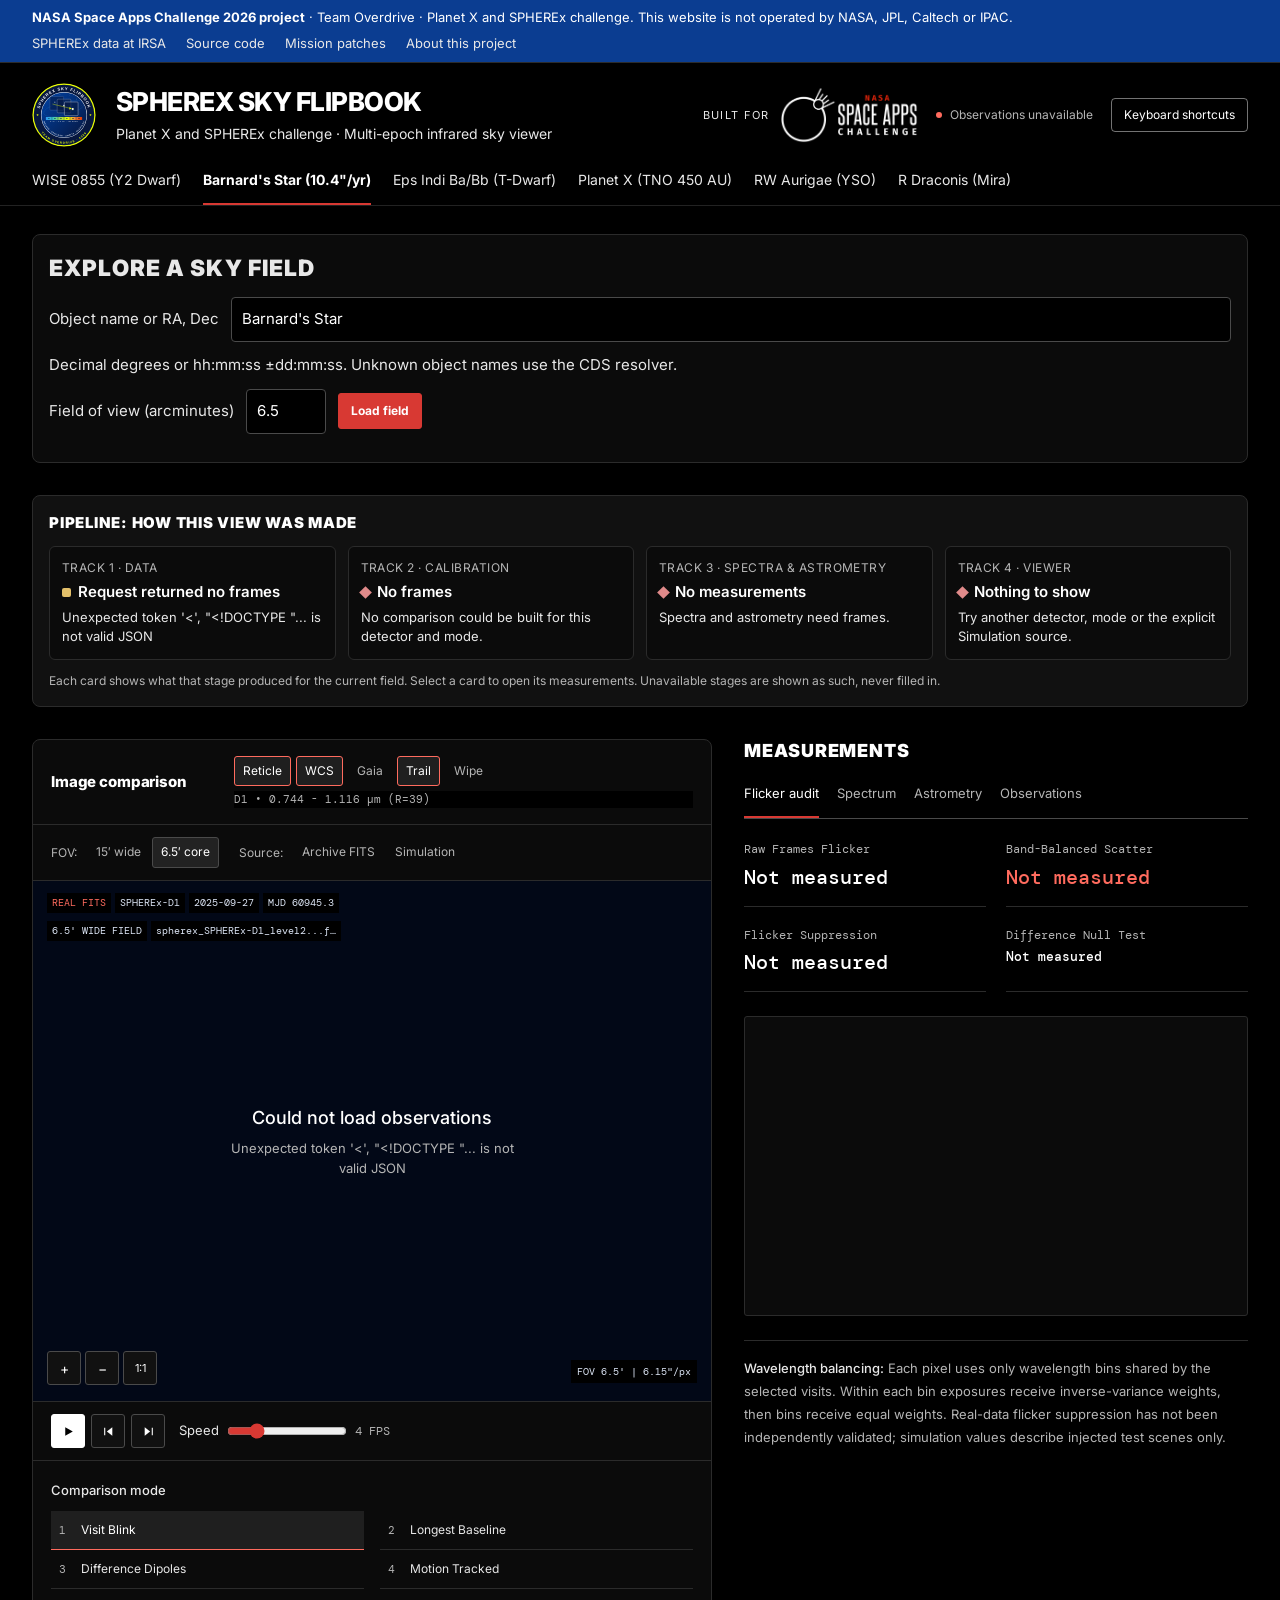
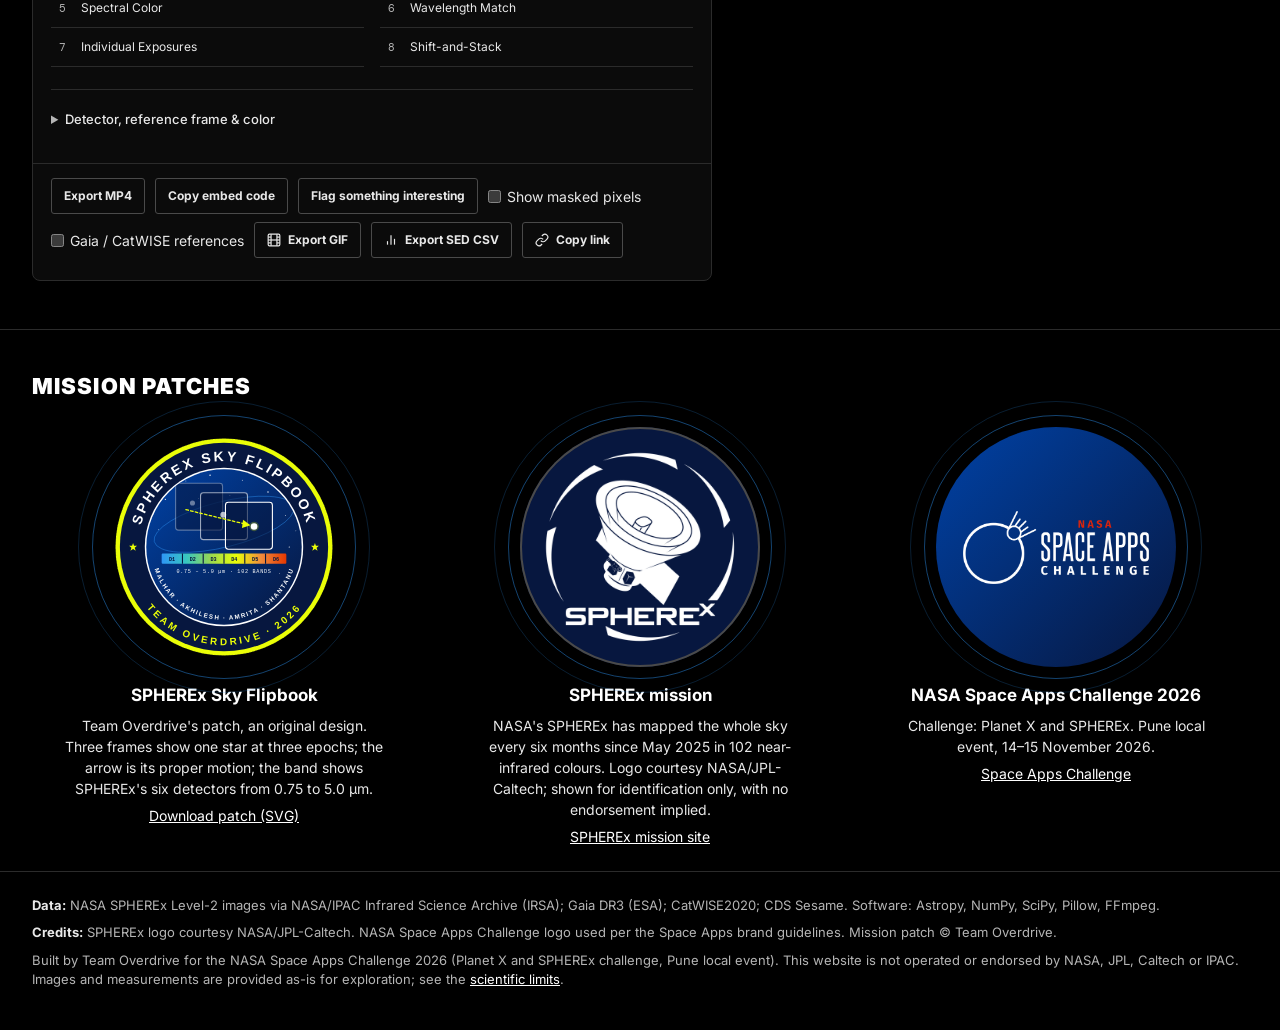
==== commit 5223ffe8: "Restyle landing page and viewer after nasa.gov; add Team Overdrive intro Black ground, Inter and DM " ====
--- a/frontend/viewer.html
+++ b/frontend/viewer.html
@@ -7,9 +7,10 @@
   <meta name="description" content="Team Overdrive's NASA Space Apps Challenge 2026 project: a multi-epoch viewer for SPHEREx infrared sky images.">
   <link rel="icon" type="image/svg+xml" href="assets/mission-patch.svg">
   <link rel="stylesheet" href="css/style.css?v=20261115v">
+  <link rel="stylesheet" href="css/viewer-nasa.css?v=20261115a">
   <link rel="preconnect" href="https://fonts.googleapis.com">
   <link rel="preconnect" href="https://fonts.gstatic.com" crossorigin>
-  <link href="https://fonts.googleapis.com/css2?family=Fira+Sans:wght@700;900&family=Fira+Code:wght@400;500;700&family=Overpass:ital,wght@0,400;0,600;0,700;1,400&display=swap" rel="stylesheet">
+  <link href="https://fonts.googleapis.com/css2?family=DM+Mono:wght@400;500&family=Inter:wght@400;600;700;800&display=swap" rel="stylesheet">
 </head>
 <body>
 <a class="skip-link" href="#workbenchHeading">Skip to image workbench</a>
--- a/frontend/css/viewer-nasa.css
+++ b/frontend/css/viewer-nasa.css
@@ -0,0 +1,34 @@
+/* Viewer theme after nasa.gov: black ground, white Inter type, DM Mono for data, red for action and selection.
+   Loaded after style.css; only tokens and a few components are overridden. No NASA insignia. */
+:root {
+ --bg-void:#000; --bg-primary:#0B0B0B; --bg-secondary:#111; --bg-tertiary:#1A1A1A; --bg-elevated:#222;
+ --border-subtle:#2B2B2B; --border-medium:#4A4A4A;
+ --text-pure:#fff; --text-secondary:#E8E8E8; --text-muted:#B5B5B5; --text-dim:#A0A0A0;
+ --accent:#FF6B5E; --accent-cyan:#FF6B5E; --link:#fff;
+ --panther-purple:#FF6B5E; --panther-purple-light:#FF6B5E; --panther-purple-bright:#FF6B5E; --panther-purple-subtle:#1F1F1F; --panther-purple-border:#FF6B5E;
+ --font-sans:'Inter','Public Sans','Segoe UI',sans-serif; --font-display:'Inter','Segoe UI',sans-serif; --font-mono:'DM Mono',Consolas,monospace;
+}
+body { background:#000; color:#E8E8E8; }
+::selection { background:#D83933; color:#fff; }
+* { scrollbar-color:#555 #111; }
+.portal-bar { background:#0B3D91 !important; color:#fff !important; }
+.portal-bar * { color:#fff; }
+.hud-header { background:#000 !important; border-bottom:1px solid #222; }
+.mission-title { font-weight:800; letter-spacing:-.02em; }
+.header-patch { border-radius:50%; }
+.panel, .pipe-card, .science-panel-container .panel { background:#0B0B0B; border-color:#2B2B2B; }
+.panel-title, h2 { font-weight:800; letter-spacing:-.01em; }
+.toggle-pill.active, .visit-step-btn.active, .mode-card.active { background:#1F1F1F; border-color:#FF6B5E; color:#fff; }
+.preset-btn.active, .tab-btn.active { border-bottom-color:#D83933; border-color:#D83933; }
+.target-form button[type="submit"] { background:#D83933; color:#fff; border-color:#D83933; font-weight:700; }
+.target-form button[type="submit"]:hover { background:#B92D28; border-color:#B92D28; }
+.help-btn:hover { border-color:#FF6B5E; color:#fff; }
+.portal-links a:hover, .portal-links a:focus-visible, a:hover { color:#fff; border-bottom-color:#D83933; }
+.range-control input[type="range"], button, summary, input { accent-color:#D83933; }
+.metric-label, .pipe-label, .panel-subtitle, .mode-name + * { font-family:'DM Mono',Consolas,monospace; }
+:focus-visible { outline:3px solid #FFC83D; outline-offset:3px; }
+.target-form { background:#0B0B0B !important; border-color:#2B2B2B !important; }
+.target-form input, .hud-pill, .canvas-coord-readout { background:#000 !important; border-color:#4A4A4A; }
+#playPauseBtn, .det-btn.active { background:#fff; color:#000; border-color:#fff; }
+dialog { background:#0B0B0B; border-color:#4A4A4A; color:#E8E8E8; }
+.toast-notification { background:#fff; color:#000; }
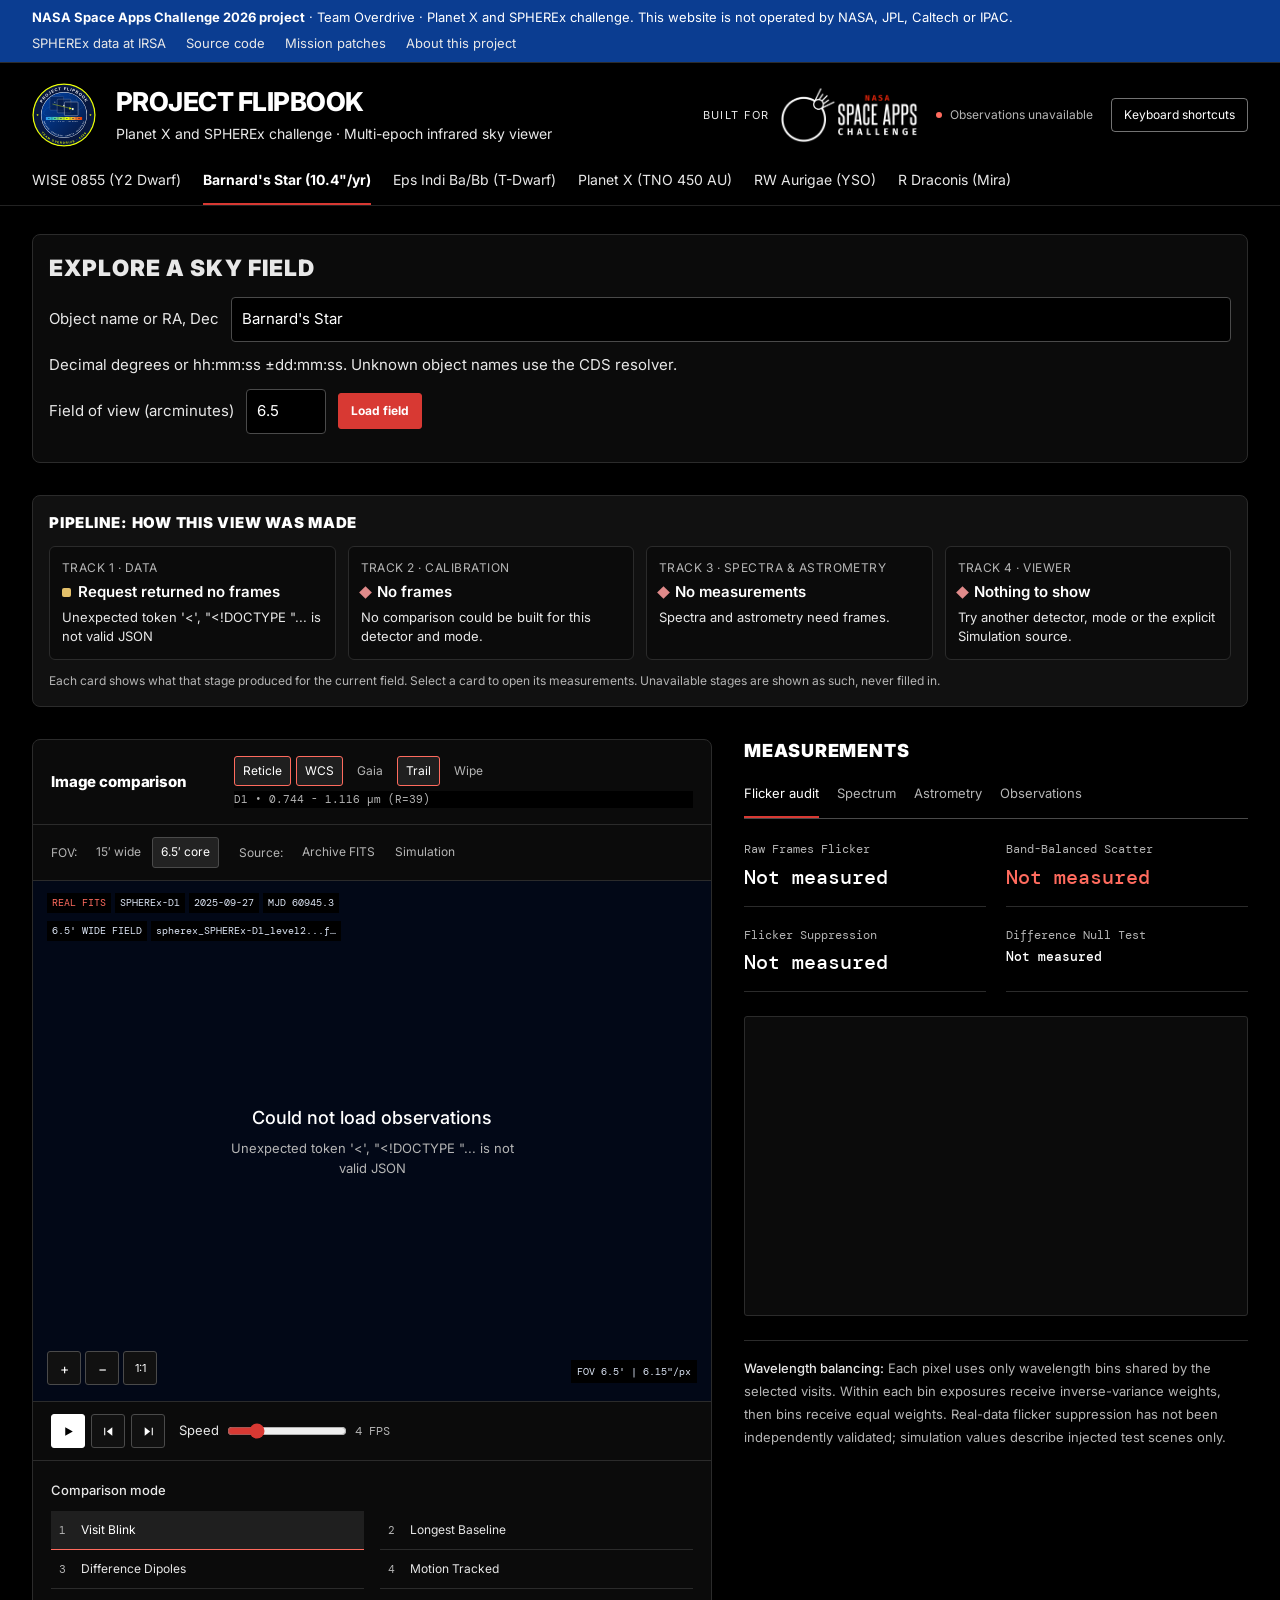
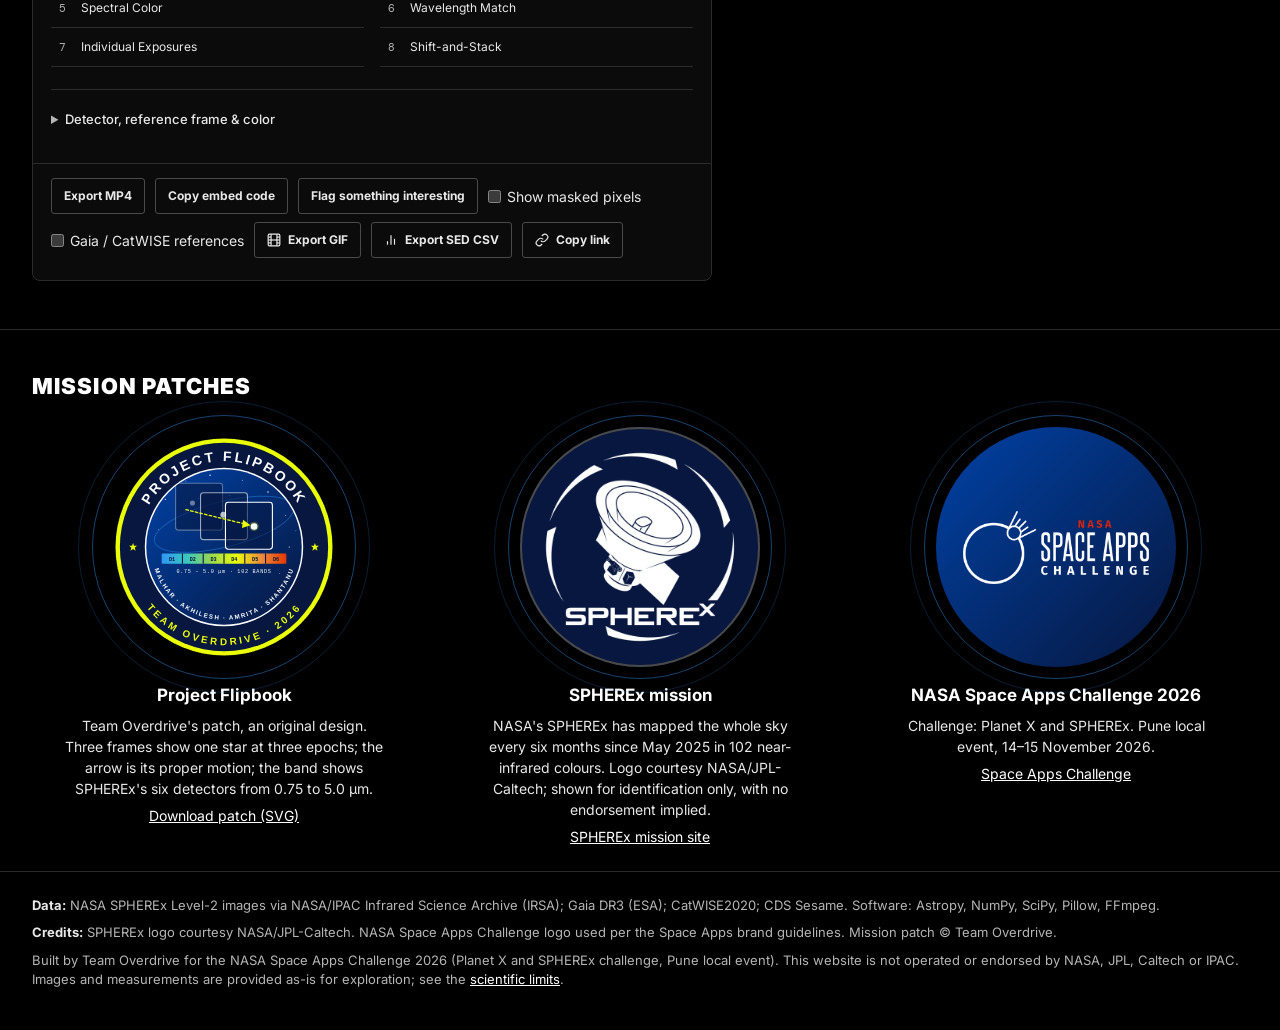
==== commit 977c7b1c: "Rename to Project Flipbook; patch flips into the Team Overdrive logo; new demo video The intro now s" ====
--- a/frontend/viewer.html
+++ b/frontend/viewer.html
@@ -3,7 +3,7 @@
 <head>
   <meta charset="UTF-8">
   <meta name="viewport" content="width=device-width, initial-scale=1.0">
-  <title>SPHEREx Sky Flipbook</title>
+  <title>Project Flipbook</title>
   <meta name="description" content="Team Overdrive's NASA Space Apps Challenge 2026 project: a multi-epoch viewer for SPHEREx infrared sky images.">
   <link rel="icon" type="image/svg+xml" href="assets/mission-patch.svg">
   <link rel="stylesheet" href="css/style.css?v=20261115v">
@@ -31,7 +31,7 @@
     <div class="brand-section">
       <img class="header-patch" src="assets/mission-patch.svg" width="64" height="64" alt="">
       <div>
-        <h1 class="mission-title">SPHEREx Sky Flipbook</h1>
+        <h1 class="mission-title">Project Flipbook</h1>
         <div class="mission-subtitle">Planet X and SPHEREx challenge · Multi-epoch infrared sky viewer</div>
       </div>
     </div>
@@ -551,7 +551,7 @@
       <figure class="insignia">
         <div class="orbit-holder"><img src="assets/mission-patch.svg" width="220" height="220" alt="Team Overdrive mission patch: three flipbook frames with a star moving across them, a D1 to D6 spectrum band and the names Malhar, Akhilesh, Amrita and Shantanu."></div>
         <figcaption>
-          <strong>SPHEREx Sky Flipbook</strong>
+          <strong>Project Flipbook</strong>
           <span>Team Overdrive's patch, an original design. Three frames show one star at three epochs; the arrow is its proper motion; the band shows SPHEREx's six detectors from 0.75 to 5.0 µm.</span>
           <a href="assets/mission-patch.svg" download>Download patch (SVG)</a>
         </figcaption>
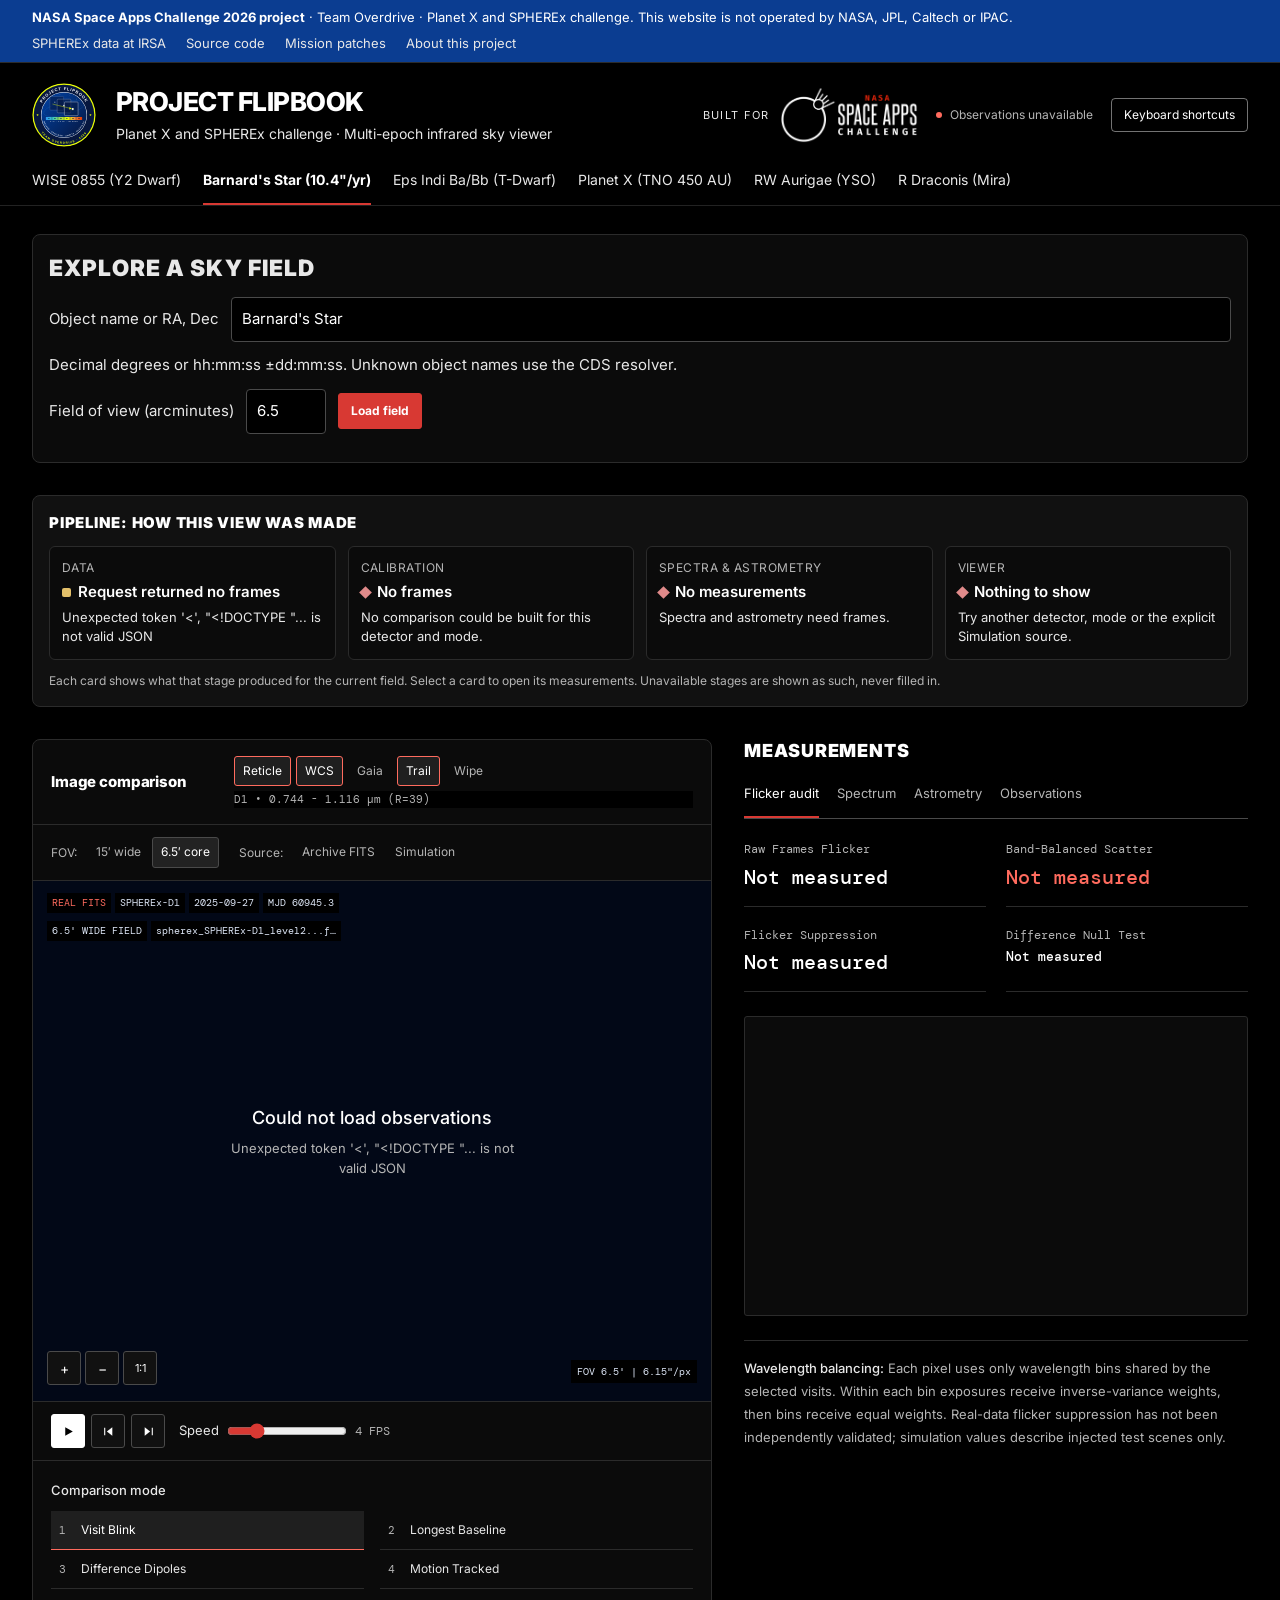
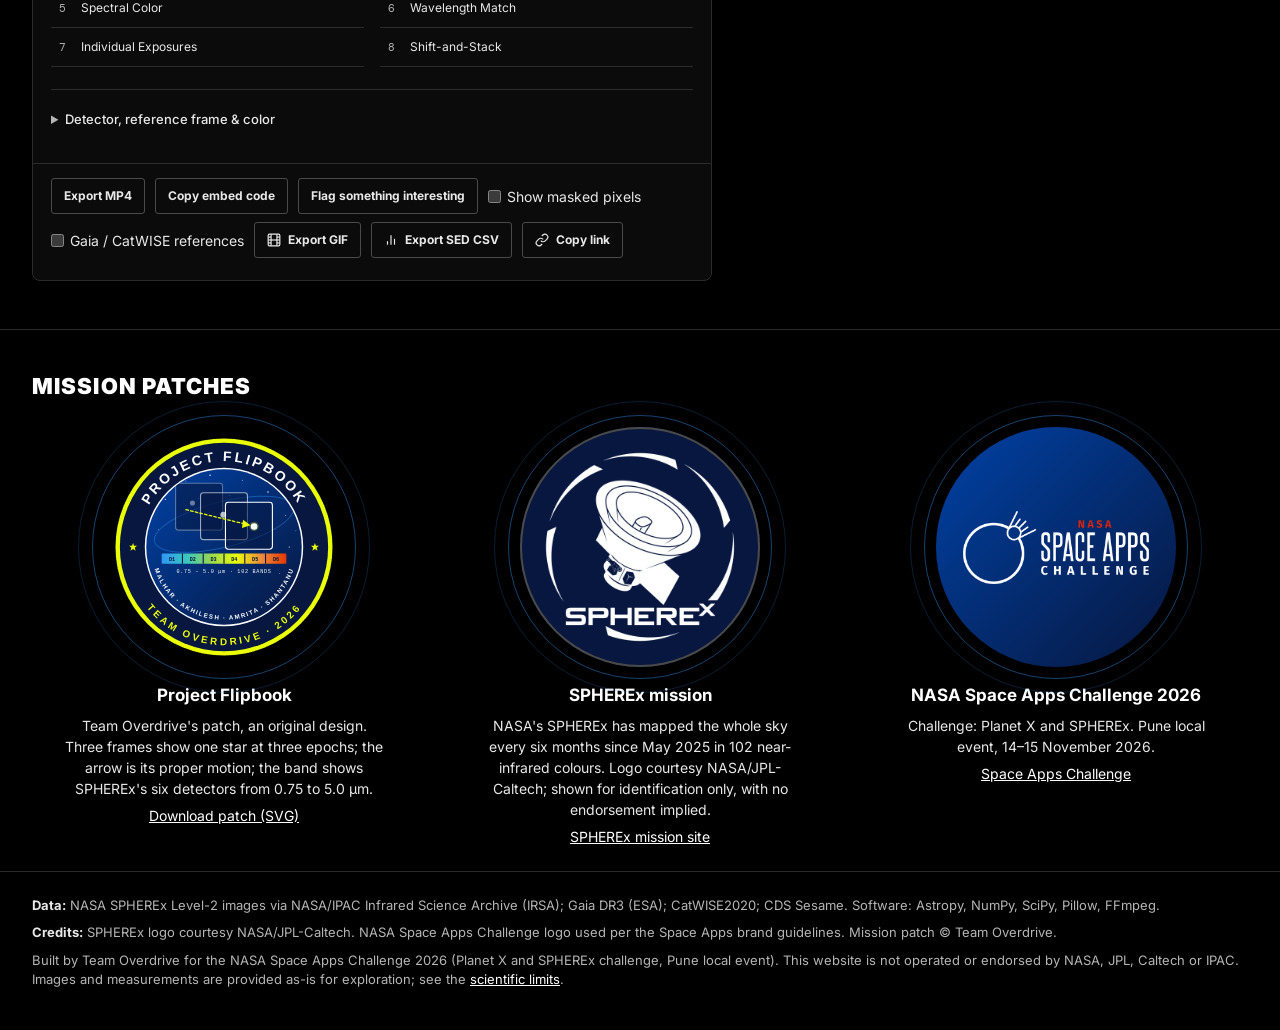
==== commit 167f5383: "Describe roles by content, team leader first; rename backend packages" ====
--- a/frontend/viewer.html
+++ b/frontend/viewer.html
@@ -102,10 +102,10 @@
     <section id="pipelineStrip" class="pipeline-strip" aria-labelledby="pipelineHeading">
       <h2 id="pipelineHeading">Pipeline: how this view was made</h2>
       <ol class="pipe-list">
-        <li><button type="button" class="pipe-card" data-tab="tabObservations" id="pipeT1"><span class="pipe-track">Track 1 · Data</span><span class="pipe-state" data-state="idle">Waiting</span><span class="pipe-detail">Select a field.</span></button></li>
-        <li><button type="button" class="pipe-card" data-tab="tabAudit" id="pipeT2"><span class="pipe-track">Track 2 · Calibration</span><span class="pipe-state" data-state="idle">Waiting</span><span class="pipe-detail">Select a field.</span></button></li>
-        <li><button type="button" class="pipe-card" data-tab="tabSpectra" id="pipeT3"><span class="pipe-track">Track 3 · Spectra &amp; astrometry</span><span class="pipe-state" data-state="idle">Waiting</span><span class="pipe-detail">Select a field.</span></button></li>
-        <li><button type="button" class="pipe-card" data-tab="" id="pipeT4"><span class="pipe-track">Track 4 · Viewer</span><span class="pipe-state" data-state="idle">Waiting</span><span class="pipe-detail">Select a field.</span></button></li>
+        <li><button type="button" class="pipe-card" data-tab="tabObservations" id="pipeT1"><span class="pipe-track">Data</span><span class="pipe-state" data-state="idle">Waiting</span><span class="pipe-detail">Select a field.</span></button></li>
+        <li><button type="button" class="pipe-card" data-tab="tabAudit" id="pipeT2"><span class="pipe-track">Calibration</span><span class="pipe-state" data-state="idle">Waiting</span><span class="pipe-detail">Select a field.</span></button></li>
+        <li><button type="button" class="pipe-card" data-tab="tabSpectra" id="pipeT3"><span class="pipe-track">Spectra &amp; astrometry</span><span class="pipe-state" data-state="idle">Waiting</span><span class="pipe-detail">Select a field.</span></button></li>
+        <li><button type="button" class="pipe-card" data-tab="" id="pipeT4"><span class="pipe-track">Viewer</span><span class="pipe-state" data-state="idle">Waiting</span><span class="pipe-detail">Select a field.</span></button></li>
       </ol>
       <p class="pipe-hint">Each card shows what that stage produced for the current field. Select a card to open its measurements. Unavailable stages are shown as such, never filled in.</p>
     </section>
@@ -499,7 +499,7 @@
         </div>
       </div>
 
-      <!-- TAB 4: Archive Observations & Footprint Coverage (Track 1) -->
+      <!-- TAB 4: Archive Observations & Footprint Coverage -->
       <div id="tabObservations" class="tab-content">
         <div class="metric-row">
           <div class="metric-card">
@@ -537,7 +537,7 @@
         </div>
 
         <div class="science-callout">
-          <strong>Track 1 orchestration integrity:</strong>
+          <strong>Archive orchestration integrity:</strong>
           Observations clustered at 30-day temporal gaps (&Delta;t &gt; 30.0 d). IRSA TAP queries use exact polygon containment `CONTAINS(POINT, p.poly)` for archive discovery. Archive releases are deduplicated with precedence DR1 &gt; QR3 &gt; QR2.
         </div>
       </div>
--- a/frontend/css/style.css
+++ b/frontend/css/style.css
@@ -168,7 +168,7 @@
 @media (prefers-reduced-motion: reduce) { *, *::before, *::after { scroll-behavior: auto !important; transition-duration: .01ms !important; animation-duration: .01ms !important; } }
 @media (pointer: coarse) { button, input { min-height: 44px; } }
 
-/* Pipeline strip: integration of all four tracks */
+/* Pipeline strip: every stage of the integrated pipeline */
 .pipeline-strip { grid-column: 1 / -1; padding: 1rem; background: var(--bg-secondary); border: 1px solid var(--border-subtle); border-radius: 8px; }
 .pipeline-strip h2 { font-size: 15px; margin-bottom: .75rem; color: var(--text-pure); }
 .pipe-list { list-style: none; display: grid; grid-template-columns: repeat(4, minmax(0, 1fr)); gap: 12px; }
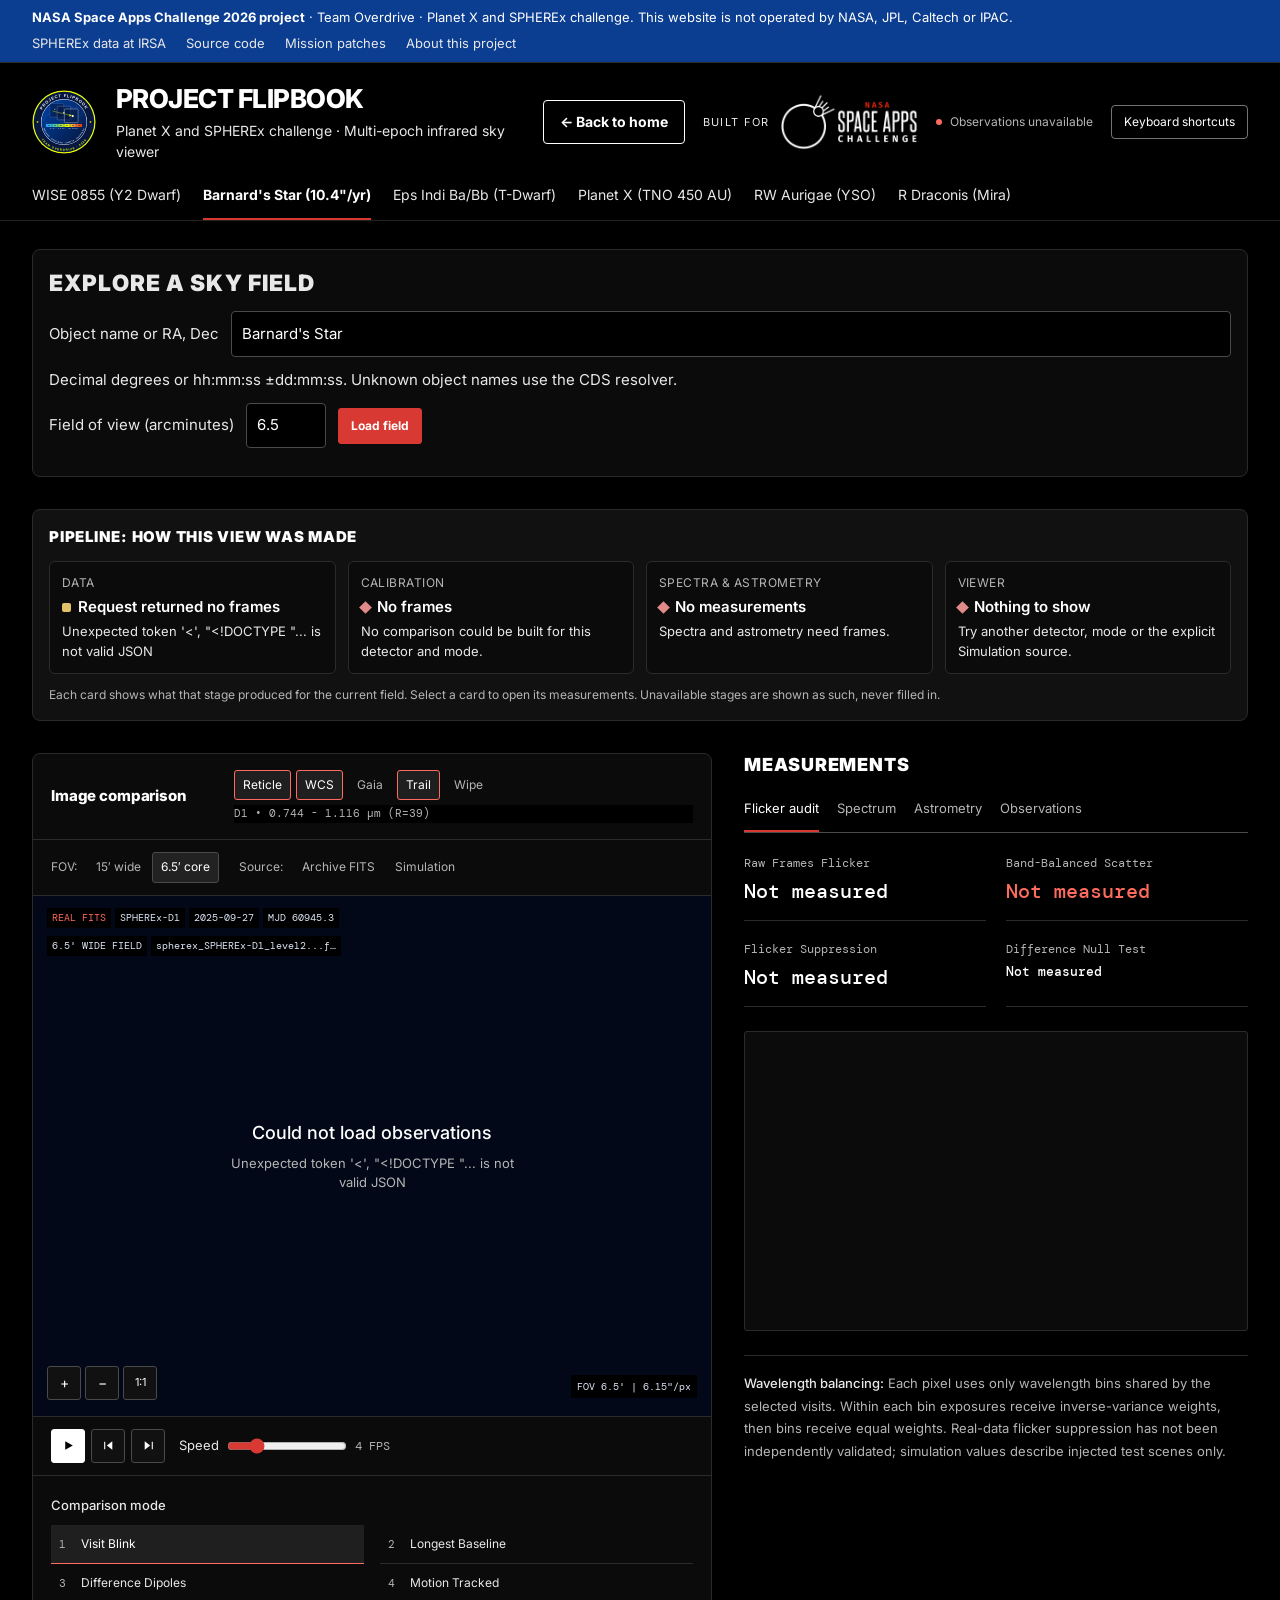
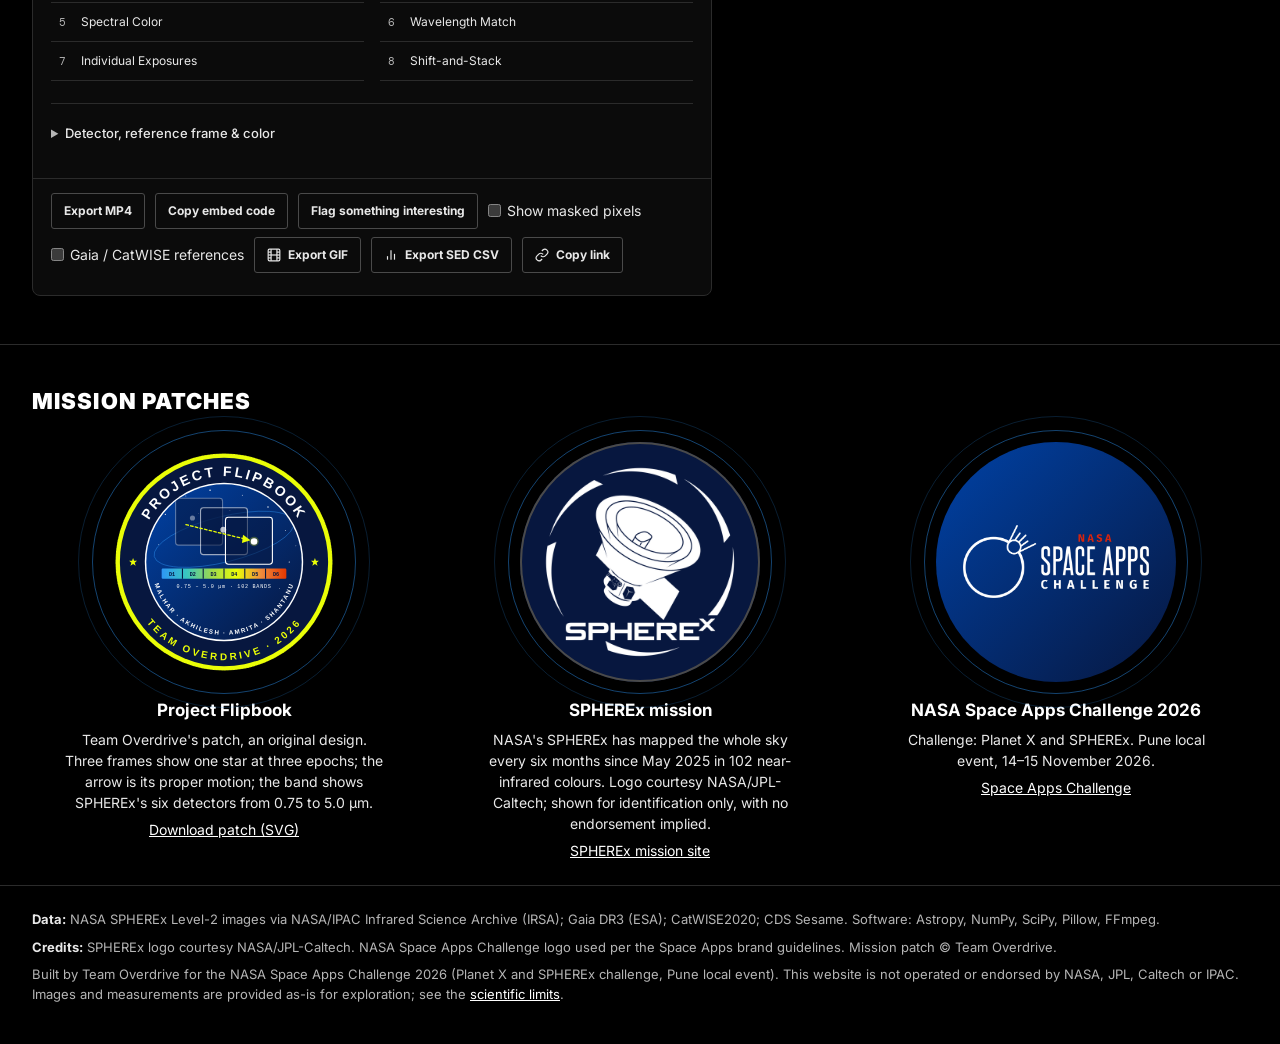
==== commit 28099d23: "Back to home from the viewer; intro plays on every landing load" ====
--- a/frontend/viewer.html
+++ b/frontend/viewer.html
@@ -7,7 +7,7 @@
   <meta name="description" content="Team Overdrive's NASA Space Apps Challenge 2026 project: a multi-epoch viewer for SPHEREx infrared sky images.">
   <link rel="icon" type="image/svg+xml" href="assets/mission-patch.svg">
   <link rel="stylesheet" href="css/style.css?v=20261115v">
-  <link rel="stylesheet" href="css/viewer-nasa.css?v=20261115a">
+  <link rel="stylesheet" href="css/viewer-nasa.css?v=20261115b">
   <link rel="preconnect" href="https://fonts.googleapis.com">
   <link rel="preconnect" href="https://fonts.gstatic.com" crossorigin>
   <link href="https://fonts.googleapis.com/css2?family=DM+Mono:wght@400;500&family=Inter:wght@400;600;700;800&display=swap" rel="stylesheet">
@@ -20,16 +20,16 @@
     <span><strong>NASA Space Apps Challenge 2026 project</strong> · Team Overdrive · Planet X and SPHEREx challenge. This website is not operated by NASA, JPL, Caltech or IPAC.</span>
     <nav aria-label="External resources" class="portal-links">
       <a href="https://irsa.ipac.caltech.edu/Missions/spherex.html" rel="noopener">SPHEREx data at IRSA</a>
-      <a href="https://github.com/shantanu-research/spherex-planet-x" rel="noopener">Source code</a>
+      <a href="https://github.com/shantanu-research/team-overdrive-spherex-planet-x-2026" rel="noopener">Source code</a>
       <a href="#mission">Mission patches</a>
-      <a href="/">About this project</a>
+      <a href="index.html">About this project</a>
     </nav>
   </div>
 
   <!-- Top Master Mission HUD Header -->
   <header class="hud-header">
     <div class="brand-section">
-      <img class="header-patch" src="assets/mission-patch.svg" width="64" height="64" alt="">
+      <a class="brand-home" href="index.html" aria-label="Project Flipbook home"><img class="header-patch" src="assets/mission-patch.svg" width="64" height="64" alt=""></a>
       <div>
         <h1 class="mission-title">Project Flipbook</h1>
         <div class="mission-subtitle">Planet X and SPHEREx challenge · Multi-epoch infrared sky viewer</div>
@@ -60,6 +60,7 @@
 
     <!-- System Status & Shortcuts Trigger -->
     <div class="header-actions">
+      <a class="back-home" href="index.html" aria-label="Back to the Project Flipbook home page">&larr; Back to home</a>
       <a class="spaceapps-lockup" href="https://www.spaceappschallenge.org/" rel="noopener" aria-label="NASA Space Apps Challenge website">
         <span class="lockup-label">Built for</span>
         <img src="assets/spaceapps-logo-2026-white.png" width="176" height="74" alt="NASA Space Apps Challenge">
@@ -578,7 +579,7 @@
   <footer class="portal-footer">
     <p><strong>Data:</strong> NASA SPHEREx Level-2 images via NASA/IPAC Infrared Science Archive (IRSA); Gaia DR3 (ESA); CatWISE2020; CDS Sesame. Software: Astropy, NumPy, SciPy, Pillow, FFmpeg.</p>
     <p><strong>Credits:</strong> SPHEREx logo courtesy NASA/JPL-Caltech. NASA Space Apps Challenge logo used per the Space Apps brand guidelines. Mission patch © Team Overdrive.</p>
-    <p>Built by Team Overdrive for the NASA Space Apps Challenge 2026 (Planet X and SPHEREx challenge, Pune local event). This website is not operated or endorsed by NASA, JPL, Caltech or IPAC. Images and measurements are provided as-is for exploration; see the <a href="https://github.com/shantanu-research/spherex-planet-x#scientific-interpretation">scientific limits</a>.</p>
+    <p>Built by Team Overdrive for the NASA Space Apps Challenge 2026 (Planet X and SPHEREx challenge, Pune local event). This website is not operated or endorsed by NASA, JPL, Caltech or IPAC. Images and measurements are provided as-is for exploration; see the <a href="https://github.com/shantanu-research/team-overdrive-spherex-planet-x-2026#scientific-interpretation">scientific limits</a>.</p>
   </footer>
 
 
--- a/frontend/css/viewer-nasa.css
+++ b/frontend/css/viewer-nasa.css
@@ -32,3 +32,8 @@
 #playPauseBtn, .det-btn.active { background:#fff; color:#000; border-color:#fff; }
 dialog { background:#0B0B0B; border-color:#4A4A4A; color:#E8E8E8; }
 .toast-notification { background:#fff; color:#000; }
+
+/* Way back to the landing page */
+.back-home{display:inline-flex;align-items:center;min-height:44px;padding:10px 16px;border:1px solid #fff;border-radius:4px;color:#fff;font:700 14px/1 'Inter','Segoe UI',sans-serif;text-decoration:none;white-space:nowrap;}
+.back-home:hover,.back-home:focus-visible{background:#D83933;border-color:#D83933;color:#fff;}
+.brand-home{display:inline-flex;border-radius:50%;}
